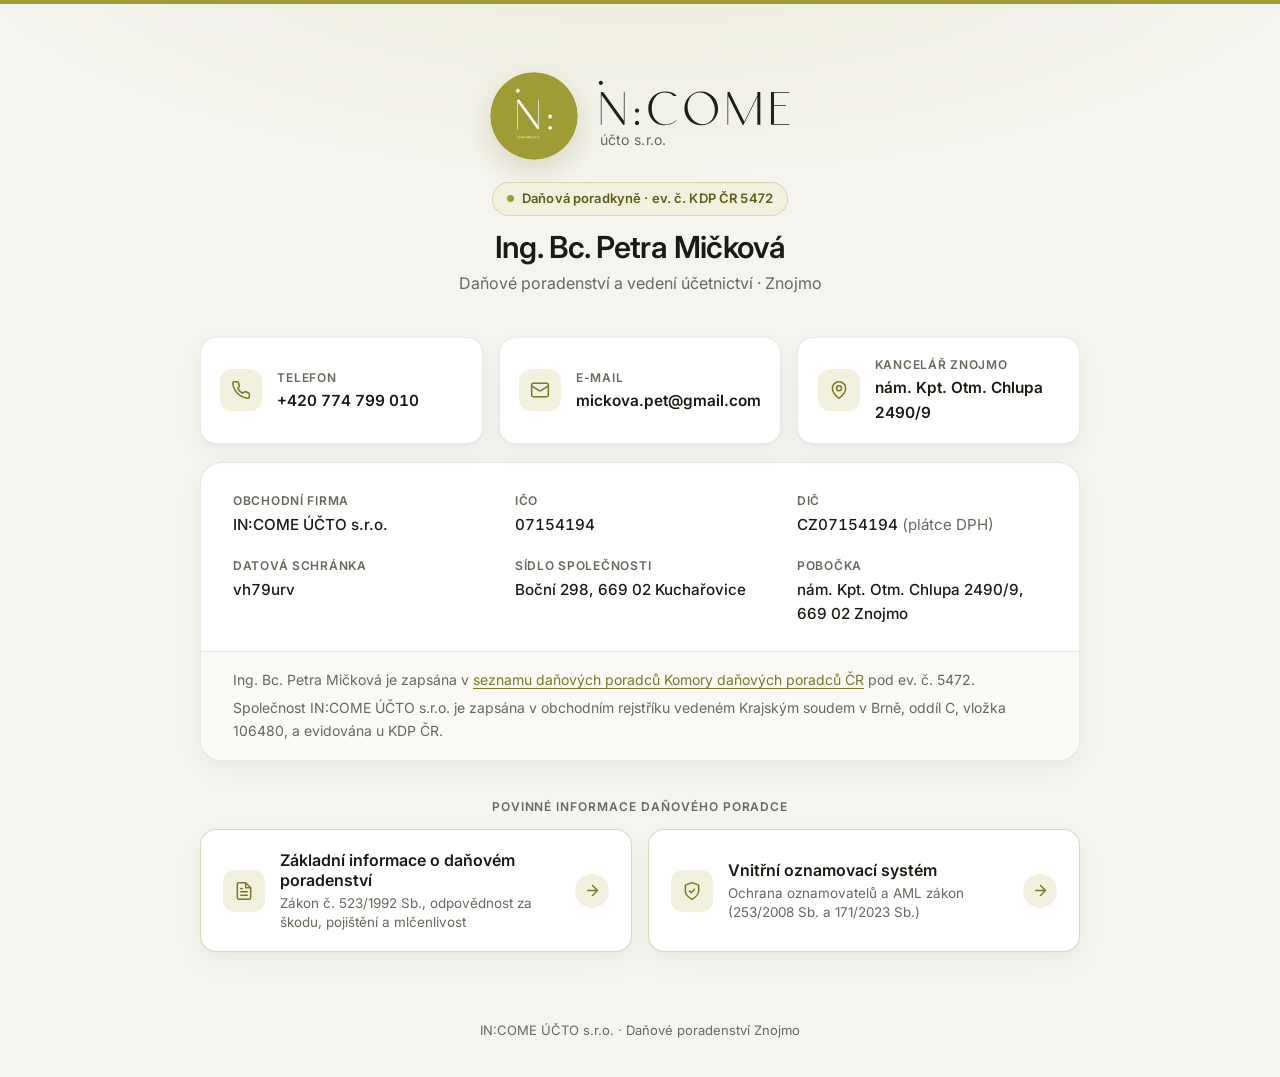
==== index.html @ e723d31d "Redesign into modern single-page contact hub with legal button cards" ====
<!doctype html>
<html lang="cs">
<head>
  <meta charset="utf-8">
  <meta name="viewport" content="width=device-width, initial-scale=1">
  <title>IN:COME ÚČTO s.r.o. | Ing. Bc. Petra Mičková – daňová poradkyně Znojmo</title>
  <meta name="description" content="IN:COME ÚČTO s.r.o. – daňové poradenství a účetnictví ve Znojmě. Odpovědná daňová poradkyně Ing. Bc. Petra Mičková, ev. č. KDP ČR 5472.">
  <link rel="icon" type="image/svg+xml" href="/assets/favicon.svg">
  <link rel="preconnect" href="https://fonts.googleapis.com">
  <link rel="preconnect" href="https://fonts.gstatic.com" crossorigin>
  <link href="https://fonts.googleapis.com/css2?family=Inter:wght@400;500;600&display=swap" rel="stylesheet">
  <link rel="stylesheet" href="/styles.css">
</head>
<body>
  <main class="landing">
    <div class="shell">
      <section class="brand-hero" aria-labelledby="page-heading">
        <div class="brand-lockup">
          <img
            class="brand-emblem"
            src="/assets/logo-emblem-light.svg"
            alt="Logo IN:COME účto s.r.o."
            width="88"
            height="88"
          >
          <div class="brand-wordmark-stack" aria-hidden="true">
            <img class="brand-wordmark" src="/assets/logo-wordmark-dark.svg" alt="">
            <span class="brand-wordmark-sub">účto s.r.o.</span>
          </div>
        </div>

        <div class="credential-pill">
          <span class="credential-dot" aria-hidden="true"></span>
          <span>Daňová poradkyně &middot; ev. č. KDP ČR <span class="tabular">5472</span></span>
        </div>

        <h1 id="page-heading" class="hero-advisor">Ing. Bc. Petra Mičková</h1>
        <p class="hero-tagline">Daňové poradenství a vedení účetnictví &middot; Znojmo</p>
      </section>

      <section aria-label="Kontaktní údaje">
        <div class="contact-grid">
          <a class="contact-card" href="tel:+420774799010">
            <span class="icon-badge" aria-hidden="true">
              <svg viewBox="0 0 24 24" fill="none" stroke="currentColor" stroke-width="1.8" stroke-linecap="round" stroke-linejoin="round">
                <path d="M22 16.92v3a2 2 0 0 1-2.18 2 19.79 19.79 0 0 1-8.63-3.07 19.5 19.5 0 0 1-6-6 19.79 19.79 0 0 1-3.07-8.67A2 2 0 0 1 4.11 2h3a2 2 0 0 1 2 1.72 12.84 12.84 0 0 0 .7 2.81 2 2 0 0 1-.45 2.11L8.09 9.91a16 16 0 0 0 6 6l1.27-1.27a2 2 0 0 1 2.11-.45 12.84 12.84 0 0 0 2.81.7A2 2 0 0 1 22 16.92z"/>
              </svg>
            </span>
            <span class="contact-meta">
              <span class="contact-label">Telefon</span>
              <span class="contact-value tabular">+420 774 799 010</span>
            </span>
          </a>

          <a class="contact-card" href="mailto:mickova.pet@gmail.com">
            <span class="icon-badge" aria-hidden="true">
              <svg viewBox="0 0 24 24" fill="none" stroke="currentColor" stroke-width="1.8" stroke-linecap="round" stroke-linejoin="round">
                <rect x="2" y="4" width="20" height="16" rx="2"/>
                <path d="m22 7-8.97 5.7a1.94 1.94 0 0 1-2.06 0L2 7"/>
              </svg>
            </span>
            <span class="contact-meta">
              <span class="contact-label">E-mail</span>
              <span class="contact-value">mickova.pet@gmail.com</span>
            </span>
          </a>

          <a class="contact-card" href="https://mapy.cz/zakladni?q=n%C3%A1m.%20Kpt.%20Otm.%20Chlupa%202490%2F9%2C%20669%2002%20Znojmo" target="_blank" rel="noopener noreferrer">
            <span class="icon-badge" aria-hidden="true">
              <svg viewBox="0 0 24 24" fill="none" stroke="currentColor" stroke-width="1.8" stroke-linecap="round" stroke-linejoin="round">
                <path d="M20 10c0 6-8 12-8 12s-8-6-8-12a8 8 0 0 1 16 0Z"/>
                <circle cx="12" cy="10" r="3"/>
              </svg>
            </span>
            <span class="contact-meta">
              <span class="contact-label">Kancelář Znojmo</span>
              <span class="contact-value">nám. Kpt. Otm. Chlupa 2490/9</span>
            </span>
          </a>
        </div>

        <div class="details-card">
          <dl class="details-grid">
            <div class="detail-item">
              <dt>Obchodní firma</dt>
              <dd>IN:COME ÚČTO s.r.o.</dd>
            </div>
            <div class="detail-item">
              <dt>IČO</dt>
              <dd class="tabular">07154194</dd>
            </div>
            <div class="detail-item">
              <dt>DIČ</dt>
              <dd class="tabular">CZ07154194 <span class="detail-muted">(plátce DPH)</span></dd>
            </div>
            <div class="detail-item">
              <dt>Datová schránka</dt>
              <dd class="tabular">vh79urv</dd>
            </div>
            <div class="detail-item">
              <dt>Sídlo společnosti</dt>
              <dd>Boční 298, 669 02 Kuchařovice</dd>
            </div>
            <div class="detail-item">
              <dt>Pobočka</dt>
              <dd>nám. Kpt. Otm. Chlupa 2490/9, 669 02 Znojmo</dd>
            </div>
          </dl>

          <div class="details-footer">
            <p>
              Ing. Bc. Petra Mičková je zapsána v
              <a href="https://www.kdpcr.cz/seznam-poradcu/mickova-petra-ing-bc-5472" target="_blank" rel="noopener noreferrer">seznamu daňových poradců Komory daňových poradců ČR</a>
              pod ev. č. 5472.
            </p>
            <p>
              Společnost IN:COME ÚČTO s.r.o. je zapsána v obchodním rejstříku vedeném Krajským soudem v Brně, oddíl C, vložka 106480, a evidována u KDP ČR.
            </p>
          </div>
        </div>
      </section>

      <section class="legal-section" aria-labelledby="legal-heading">
        <h2 id="legal-heading" class="section-kicker">Povinné informace daňového poradce</h2>

        <div class="legal-buttons">
          <a class="legal-btn" href="/danove-poradenstvi/">
            <span class="legal-btn-left">
              <span class="icon-badge" aria-hidden="true">
                <svg viewBox="0 0 24 24" fill="none" stroke="currentColor" stroke-width="1.8" stroke-linecap="round" stroke-linejoin="round">
                  <path d="M14 2H6a2 2 0 0 0-2 2v16a2 2 0 0 0 2 2h12a2 2 0 0 0 2-2V8z"/>
                  <path d="M14 2v6h6"/>
                  <path d="M16 13H8"/>
                  <path d="M16 17H8"/>
                  <path d="M10 9H8"/>
                </svg>
              </span>
              <span>
                <span class="legal-btn-title">Základní informace o daňovém poradenství</span>
                <span class="legal-btn-desc">Zákon č. 523/1992 Sb., odpovědnost za škodu, pojištění a mlčenlivost</span>
              </span>
            </span>
            <span class="legal-btn-arrow" aria-hidden="true">
              <svg viewBox="0 0 24 24" fill="none" stroke="currentColor" stroke-width="2" stroke-linecap="round" stroke-linejoin="round">
                <path d="M5 12h14"/>
                <path d="m12 5 7 7-7 7"/>
              </svg>
            </span>
          </a>

          <a class="legal-btn" href="/vnitrni-oznamovaci-system/">
            <span class="legal-btn-left">
              <span class="icon-badge" aria-hidden="true">
                <svg viewBox="0 0 24 24" fill="none" stroke="currentColor" stroke-width="1.8" stroke-linecap="round" stroke-linejoin="round">
                  <path d="M12 22s8-4 8-10V5l-8-3-8 3v7c0 6 8 10 8 10z"/>
                  <path d="m9 12 2 2 4-4"/>
                </svg>
              </span>
              <span>
                <span class="legal-btn-title">Vnitřní oznamovací systém</span>
                <span class="legal-btn-desc">Ochrana oznamovatelů a AML zákon (253/2008 Sb. a 171/2023 Sb.)</span>
              </span>
            </span>
            <span class="legal-btn-arrow" aria-hidden="true">
              <svg viewBox="0 0 24 24" fill="none" stroke="currentColor" stroke-width="2" stroke-linecap="round" stroke-linejoin="round">
                <path d="M5 12h14"/>
                <path d="m12 5 7 7-7 7"/>
              </svg>
            </span>
          </a>
        </div>
      </section>
    </div>
  </main>

  <footer class="site-footer">
    <div class="shell">
      <p>IN:COME ÚČTO s.r.o. &middot; Daňové poradenství Znojmo</p>
    </div>
  </footer>
</body>
</html>
---- styles.css ----
:root {
  --olive: #A09C35;
  --olive-deep: #7B7822;
  --olive-hover: #5E5C18;
  --olive-soft: #F2F1DF;
  --olive-ring: rgba(160, 156, 53, 0.28);

  --ink: #1A1C13;
  --ink-body: #3E4136;
  --ink-muted: #66695B;

  --bg: #F5F4EE;
  --surface: #FFFFFF;
  --surface-subtle: #FAF9F5;
  --border: rgba(26, 28, 19, 0.09);
  --border-strong: rgba(26, 28, 19, 0.16);

  --radius-sm: 10px;
  --radius-md: 16px;
  --radius-lg: 22px;

  --shadow-card: 0 1px 2px rgba(26, 28, 19, 0.03), 0 10px 30px rgba(26, 28, 19, 0.045);
  --shadow-hover: 0 4px 12px rgba(26, 28, 19, 0.05), 0 16px 36px rgba(123, 120, 34, 0.12);
}

*,
*::before,
*::after {
  box-sizing: border-box;
}

html {
  font-size: 16px;
  scroll-behavior: smooth;
  -webkit-font-smoothing: antialiased;
  -moz-osx-font-smoothing: grayscale;
}

body {
  margin: 0;
  min-height: 100svh;
  display: flex;
  flex-direction: column;
  background-color: var(--bg);
  background-image: radial-gradient(ellipse 80% 420px at 50% -120px, rgba(160, 156, 53, 0.12), transparent 72%);
  color: var(--ink);
  font-family: "Inter", system-ui, -apple-system, "Segoe UI", Roboto, "Helvetica Neue", Arial, sans-serif;
  line-height: 1.6;
  border-top: 4px solid var(--olive);
}

a {
  color: var(--olive-deep);
  text-decoration: underline;
  text-underline-offset: 3px;
  text-decoration-thickness: 1px;
  transition: color 0.16s ease, border-color 0.16s ease, background-color 0.16s ease, box-shadow 0.2s ease, transform 0.2s ease;
}

a:hover,
a:focus-visible {
  color: var(--olive-hover);
}

a:focus-visible {
  outline: 2px solid var(--olive);
  outline-offset: 3px;
  border-radius: 4px;
}

.sr-only {
  position: absolute;
  width: 1px;
  height: 1px;
  padding: 0;
  margin: -1px;
  overflow: hidden;
  clip: rect(0, 0, 0, 0);
  white-space: nowrap;
  border: 0;
}

.tabular {
  font-variant-numeric: tabular-nums;
}

/* Containers */
.shell {
  width: 100%;
  max-width: 920px;
  margin-inline: auto;
  padding-inline: 1.25rem;
}

.shell--narrow {
  max-width: 780px;
}

/* =========================================================
   LANDING PAGE (/)
   ========================================================= */
.landing {
  flex: 1 0 auto;
  padding-block: 3.25rem 2.5rem;
}

/* Brand Hero */
.brand-hero {
  display: flex;
  flex-direction: column;
  align-items: center;
  text-align: center;
  margin-bottom: 2.5rem;
}

.brand-lockup {
  display: inline-flex;
  align-items: center;
  justify-content: center;
  gap: 1.25rem;
  margin-bottom: 1.35rem;
}

.brand-emblem {
  width: 76px;
  height: 76px;
  border-radius: 50%;
  display: block;
  flex-shrink: 0;
  box-shadow: 0 10px 26px rgba(123, 120, 34, 0.22);
}

.brand-wordmark-stack {
  display: flex;
  flex-direction: column;
  align-items: flex-start;
  text-align: left;
}

.brand-wordmark {
  display: block;
  height: 40px;
  width: auto;
}

.brand-wordmark-sub {
  margin-top: 0.2rem;
  padding-left: 0.1rem;
  font-size: 0.875rem;
  color: var(--ink-muted);
  letter-spacing: 0.02em;
}

.credential-pill {
  display: inline-flex;
  align-items: center;
  gap: 0.5rem;
  padding: 0.35rem 0.9rem;
  border-radius: 999px;
  background-color: var(--olive-soft);
  border: 1px solid rgba(160, 156, 53, 0.3);
  color: var(--olive-hover);
  font-size: 0.8125rem;
  font-weight: 600;
  letter-spacing: 0.01em;
  margin-bottom: 0.85rem;
}

.credential-dot {
  width: 7px;
  height: 7px;
  border-radius: 50%;
  background-color: var(--olive);
  flex-shrink: 0;
}

.hero-advisor {
  margin: 0 0 0.3rem 0;
  font-size: clamp(1.5rem, 3vw, 1.9rem);
  font-weight: 600;
  letter-spacing: -0.02em;
  line-height: 1.22;
  color: var(--ink);
}

.hero-tagline {
  margin: 0;
  font-size: 1rem;
  color: var(--ink-muted);
  max-width: 48ch;
}

/* Contact Action Cards */
.contact-grid {
  display: grid;
  grid-template-columns: 1fr;
  gap: 0.85rem;
  margin-bottom: 1.1rem;
}

.contact-card {
  display: flex;
  align-items: center;
  gap: 0.95rem;
  padding: 1.1rem 1.2rem;
  background-color: var(--surface);
  border: 1px solid var(--border);
  border-radius: var(--radius-md);
  box-shadow: var(--shadow-card);
  text-decoration: none;
  color: var(--ink);
}

.contact-card:hover,
.contact-card:focus-visible {
  color: var(--ink);
  border-color: rgba(160, 156, 53, 0.55);
  box-shadow: var(--shadow-hover);
  transform: translateY(-2px);
}

.icon-badge {
  width: 42px;
  height: 42px;
  border-radius: 12px;
  background-color: var(--olive-soft);
  color: var(--olive-deep);
  display: grid;
  place-items: center;
  flex-shrink: 0;
}

.icon-badge svg {
  width: 20px;
  height: 20px;
}

.contact-meta {
  min-width: 0;
}

.contact-label {
  display: block;
  font-size: 0.75rem;
  font-weight: 600;
  text-transform: uppercase;
  letter-spacing: 0.06em;
  color: var(--ink-muted);
  margin-bottom: 0.12rem;
}

.contact-value {
  display: block;
  font-size: 0.96rem;
  font-weight: 600;
  color: var(--ink);
  overflow-wrap: anywhere;
}

/* Company Registry Card */
.details-card {
  background-color: var(--surface);
  border: 1px solid var(--border);
  border-radius: var(--radius-lg);
  box-shadow: var(--shadow-card);
  overflow: hidden;
  margin-bottom: 2.25rem;
}

.details-grid {
  display: grid;
  grid-template-columns: 1fr;
  gap: 1.15rem 2rem;
  padding: 1.5rem 1.5rem 1.35rem;
  margin: 0;
}

.detail-item dt {
  font-size: 0.75rem;
  font-weight: 600;
  text-transform: uppercase;
  letter-spacing: 0.06em;
  color: var(--ink-muted);
  margin-bottom: 0.2rem;
}

.detail-item dd {
  margin: 0;
  font-size: 0.95rem;
  font-weight: 500;
  color: var(--ink);
}

.detail-muted {
  font-weight: 400;
  color: var(--ink-muted);
}

.details-footer {
  background-color: var(--surface-subtle);
  border-top: 1px solid var(--border);
  padding: 1rem 1.5rem;
  font-size: 0.875rem;
  color: var(--ink-muted);
  display: flex;
  flex-direction: column;
  gap: 0.35rem;
}

.details-footer p {
  margin: 0;
}

/* Bottom Mandatory Info Buttons */
.legal-section {
  margin-top: 0.5rem;
}

.section-kicker {
  margin: 0 0 0.85rem 0;
  font-size: 0.75rem;
  font-weight: 600;
  text-transform: uppercase;
  letter-spacing: 0.08em;
  color: var(--ink-muted);
  text-align: center;
}

.legal-buttons {
  display: grid;
  grid-template-columns: 1fr;
  gap: 0.9rem;
}

.legal-btn {
  display: flex;
  align-items: center;
  justify-content: space-between;
  gap: 1rem;
  padding: 1.2rem 1.35rem;
  background-color: var(--surface);
  border: 1.5px solid rgba(160, 156, 53, 0.36);
  border-radius: var(--radius-md);
  box-shadow: var(--shadow-card);
  text-decoration: none;
  color: var(--ink);
}

.legal-btn:hover,
.legal-btn:focus-visible {
  color: var(--ink);
  background-color: #FDFDF9;
  border-color: var(--olive);
  box-shadow: var(--shadow-hover);
  transform: translateY(-2px);
}

.legal-btn-left {
  display: flex;
  align-items: center;
  gap: 0.95rem;
  min-width: 0;
}

.legal-btn-title {
  display: block;
  font-size: 1rem;
  font-weight: 600;
  color: var(--ink);
  line-height: 1.3;
  margin-bottom: 0.18rem;
}

.legal-btn-desc {
  display: block;
  font-size: 0.84rem;
  color: var(--ink-muted);
  line-height: 1.4;
}

.legal-btn-arrow {
  width: 34px;
  height: 34px;
  border-radius: 999px;
  background-color: var(--olive-soft);
  color: var(--olive-deep);
  display: grid;
  place-items: center;
  flex-shrink: 0;
  transition: background-color 0.18s ease, color 0.18s ease, transform 0.18s ease;
}

.legal-btn-arrow svg {
  width: 17px;
  height: 17px;
}

.legal-btn:hover .legal-btn-arrow,
.legal-btn:focus-visible .legal-btn-arrow {
  background-color: var(--olive);
  color: #ffffff;
  transform: translateX(3px);
}

/* =========================================================
   SUBPAGES (/danove-poradenstvi/, /vnitrni-oznamovaci-system/, /kontakt/)
   ========================================================= */
.sub-header {
  padding-block: 1.25rem;
  border-bottom: 1px solid var(--border);
  background-color: rgba(255, 255, 255, 0.72);
  backdrop-filter: blur(10px);
}

.sub-header-inner {
  display: flex;
  align-items: center;
  justify-content: space-between;
  gap: 1rem;
}

.sub-brand {
  display: inline-flex;
  align-items: center;
  gap: 0.7rem;
  text-decoration: none;
  color: var(--ink);
}

.sub-brand:hover {
  opacity: 0.82;
}

.sub-brand-emblem {
  width: 34px;
  height: 34px;
  border-radius: 50%;
  display: block;
}

.sub-brand-wordmark {
  height: 20px;
  width: auto;
  display: block;
}

.back-pill {
  display: inline-flex;
  align-items: center;
  gap: 0.4rem;
  padding: 0.45rem 0.9rem;
  border-radius: 999px;
  background-color: var(--surface);
  border: 1px solid var(--border-strong);
  color: var(--ink);
  font-size: 0.875rem;
  font-weight: 500;
  text-decoration: none;
  white-space: nowrap;
}

.back-pill:hover,
.back-pill:focus-visible {
  color: var(--ink);
  border-color: var(--olive);
  background-color: var(--olive-soft);
}

.sub-main {
  flex: 1 0 auto;
  padding-block: 2.5rem 2.5rem;
}

.paper-card {
  background-color: var(--surface);
  border: 1px solid var(--border);
  border-radius: var(--radius-lg);
  box-shadow: var(--shadow-card);
  padding: 2rem 1.5rem;
}

.page-title {
  margin: 0 0 0.4rem 0;
  font-size: clamp(1.6rem, 3vw, 2.05rem);
  font-weight: 600;
  line-height: 1.22;
  letter-spacing: -0.02em;
  color: var(--ink);
}

.page-subtitle {
  margin: 0 0 1.75rem 0;
  font-size: 1rem;
  color: var(--ink-muted);
  padding-bottom: 1.35rem;
  border-bottom: 1px solid var(--border);
}

.section-heading {
  margin: 2rem 0 0.75rem 0;
  font-size: 1.22rem;
  font-weight: 600;
  line-height: 1.3;
  letter-spacing: -0.01em;
  color: var(--ink);
}

.prose {
  color: var(--ink-body);
}

.prose p {
  margin: 0 0 1.05rem 0;
}

.prose p:last-child {
  margin-bottom: 0;
}

.prose ul {
  margin: 0 0 1.2rem 0;
  padding-left: 1.3rem;
}

.prose li {
  margin-bottom: 0.45rem;
}

.prose li::marker {
  color: var(--olive);
}

.sub-nav-cards {
  margin-top: 1.5rem;
}

/* Footer */
.site-footer {
  padding-block: 1.5rem 2.25rem;
  text-align: center;
  font-size: 0.8125rem;
  color: var(--ink-muted);
}

.site-footer p {
  margin: 0;
}

/* Responsive */
@media (min-width: 680px) {
  .landing {
    padding-block: 4.25rem 2.75rem;
  }

  .brand-emblem {
    width: 88px;
    height: 88px;
  }

  .brand-wordmark {
    height: 46px;
  }

  .contact-grid {
    grid-template-columns: repeat(3, 1fr);
    gap: 1rem;
  }

  .details-grid {
    grid-template-columns: repeat(3, 1fr);
    padding: 1.75rem 2rem 1.5rem;
  }

  .details-footer {
    padding: 1.1rem 2rem;
  }

  .legal-buttons {
    grid-template-columns: repeat(2, 1fr);
    gap: 1rem;
  }

  .paper-card {
    padding: 2.75rem 3rem;
  }
}
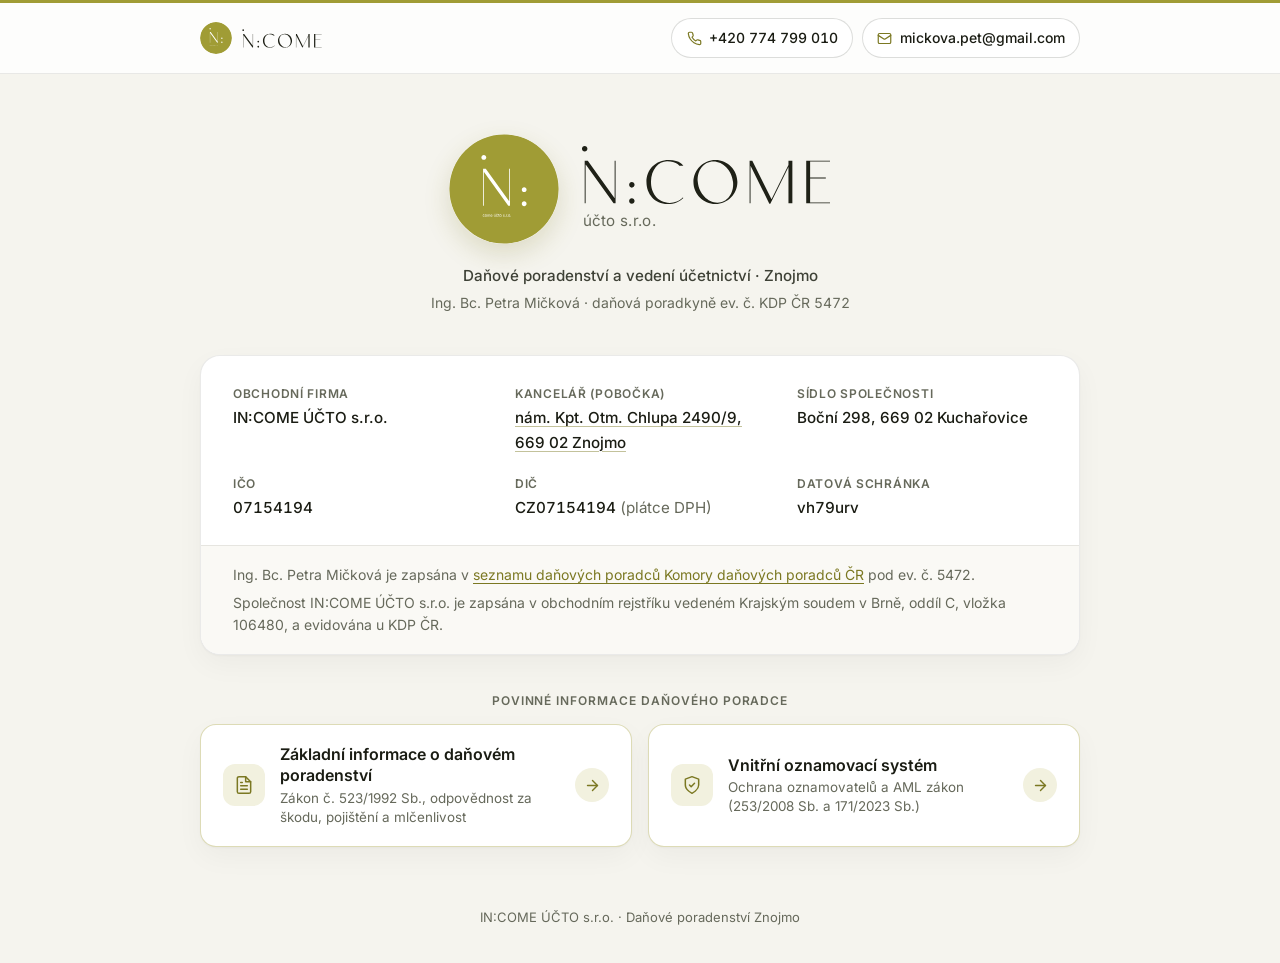
==== commit 24389315: "Refine homepage: header with logo + phone/email, larger hero logo, understated advisor name, unified" ====
--- a/index.html
+++ b/index.html
@@ -3,7 +3,7 @@
 <head>
   <meta charset="utf-8">
   <meta name="viewport" content="width=device-width, initial-scale=1">
-  <title>IN:COME ÚČTO s.r.o. | Ing. Bc. Petra Mičková – daňová poradkyně Znojmo</title>
+  <title>IN:COME ÚČTO s.r.o. | Daňové poradenství a účetnictví Znojmo</title>
   <meta name="description" content="IN:COME ÚČTO s.r.o. – daňové poradenství a účetnictví ve Znojmě. Odpovědná daňová poradkyně Ing. Bc. Petra Mičková, ev. č. KDP ČR 5472.">
   <link rel="icon" type="image/svg+xml" href="/assets/favicon.svg">
   <link rel="preconnect" href="https://fonts.googleapis.com">
@@ -12,16 +12,44 @@
   <link rel="stylesheet" href="/styles.css">
 </head>
 <body>
+  <header class="sub-header">
+    <div class="shell sub-header-inner">
+      <a class="sub-brand" href="/" aria-label="IN:COME ÚČTO s.r.o. – úvodní stránka">
+        <img class="sub-brand-emblem" src="/assets/logo-emblem-light.svg" alt="" width="32" height="32">
+        <img class="sub-brand-wordmark" src="/assets/logo-wordmark-dark.svg" alt="IN:COME ÚČTO s.r.o.">
+      </a>
+
+      <div class="header-actions">
+        <a class="header-action-btn tabular" href="tel:+420774799010">
+          <svg viewBox="0 0 24 24" fill="none" stroke="currentColor" stroke-width="1.9" stroke-linecap="round" stroke-linejoin="round" aria-hidden="true">
+            <path d="M22 16.92v3a2 2 0 0 1-2.18 2 19.79 19.79 0 0 1-8.63-3.07 19.5 19.5 0 0 1-6-6 19.79 19.79 0 0 1-3.07-8.67A2 2 0 0 1 4.11 2h3a2 2 0 0 1 2 1.72 12.84 12.84 0 0 0 .7 2.81 2 2 0 0 1-.45 2.11L8.09 9.91a16 16 0 0 0 6 6l1.27-1.27a2 2 0 0 1 2.11-.45 12.84 12.84 0 0 0 2.81.7A2 2 0 0 1 22 16.92z"/>
+          </svg>
+          <span>+420 774 799 010</span>
+        </a>
+
+        <a class="header-action-btn" href="mailto:mickova.pet@gmail.com">
+          <svg viewBox="0 0 24 24" fill="none" stroke="currentColor" stroke-width="1.9" stroke-linecap="round" stroke-linejoin="round" aria-hidden="true">
+            <rect x="2" y="4" width="20" height="16" rx="2"/>
+            <path d="m22 7-8.97 5.7a1.94 1.94 0 0 1-2.06 0L2 7"/>
+          </svg>
+          <span>mickova.pet@gmail.com</span>
+        </a>
+      </div>
+    </div>
+  </header>
+
   <main class="landing">
     <div class="shell">
       <section class="brand-hero" aria-labelledby="page-heading">
+        <h1 id="page-heading" class="sr-only">IN:COME ÚČTO s.r.o. – daňové poradenství a účetnictví Znojmo</h1>
+
         <div class="brand-lockup">
           <img
             class="brand-emblem"
             src="/assets/logo-emblem-light.svg"
             alt="Logo IN:COME účto s.r.o."
-            width="88"
-            height="88"
+            width="110"
+            height="110"
           >
           <div class="brand-wordmark-stack" aria-hidden="true">
             <img class="brand-wordmark" src="/assets/logo-wordmark-dark.svg" alt="">
@@ -29,61 +57,28 @@
           </div>
         </div>
 
-        <div class="credential-pill">
-          <span class="credential-dot" aria-hidden="true"></span>
-          <span>Daňová poradkyně &middot; ev. č. KDP ČR <span class="tabular">5472</span></span>
-        </div>
-
-        <h1 id="page-heading" class="hero-advisor">Ing. Bc. Petra Mičková</h1>
-        <p class="hero-tagline">Daňové poradenství a vedení účetnictví &middot; Znojmo</p>
+        <p class="hero-subline">Daňové poradenství a vedení účetnictví &middot; Znojmo</p>
+        <p class="hero-advisor-quiet">Ing. Bc. Petra Mičková &middot; daňová poradkyně ev. č. KDP ČR <span class="tabular">5472</span></p>
       </section>
 
-      <section aria-label="Kontaktní údaje">
-        <div class="contact-grid">
-          <a class="contact-card" href="tel:+420774799010">
-            <span class="icon-badge" aria-hidden="true">
-              <svg viewBox="0 0 24 24" fill="none" stroke="currentColor" stroke-width="1.8" stroke-linecap="round" stroke-linejoin="round">
-                <path d="M22 16.92v3a2 2 0 0 1-2.18 2 19.79 19.79 0 0 1-8.63-3.07 19.5 19.5 0 0 1-6-6 19.79 19.79 0 0 1-3.07-8.67A2 2 0 0 1 4.11 2h3a2 2 0 0 1 2 1.72 12.84 12.84 0 0 0 .7 2.81 2 2 0 0 1-.45 2.11L8.09 9.91a16 16 0 0 0 6 6l1.27-1.27a2 2 0 0 1 2.11-.45 12.84 12.84 0 0 0 2.81.7A2 2 0 0 1 22 16.92z"/>
-              </svg>
-            </span>
-            <span class="contact-meta">
-              <span class="contact-label">Telefon</span>
-              <span class="contact-value tabular">+420 774 799 010</span>
-            </span>
-          </a>
-
-          <a class="contact-card" href="mailto:mickova.pet@gmail.com">
-            <span class="icon-badge" aria-hidden="true">
-              <svg viewBox="0 0 24 24" fill="none" stroke="currentColor" stroke-width="1.8" stroke-linecap="round" stroke-linejoin="round">
-                <rect x="2" y="4" width="20" height="16" rx="2"/>
-                <path d="m22 7-8.97 5.7a1.94 1.94 0 0 1-2.06 0L2 7"/>
-              </svg>
-            </span>
-            <span class="contact-meta">
-              <span class="contact-label">E-mail</span>
-              <span class="contact-value">mickova.pet@gmail.com</span>
-            </span>
-          </a>
-
-          <a class="contact-card" href="https://mapy.cz/zakladni?q=n%C3%A1m.%20Kpt.%20Otm.%20Chlupa%202490%2F9%2C%20669%2002%20Znojmo" target="_blank" rel="noopener noreferrer">
-            <span class="icon-badge" aria-hidden="true">
-              <svg viewBox="0 0 24 24" fill="none" stroke="currentColor" stroke-width="1.8" stroke-linecap="round" stroke-linejoin="round">
-                <path d="M20 10c0 6-8 12-8 12s-8-6-8-12a8 8 0 0 1 16 0Z"/>
-                <circle cx="12" cy="10" r="3"/>
-              </svg>
-            </span>
-            <span class="contact-meta">
-              <span class="contact-label">Kancelář Znojmo</span>
-              <span class="contact-value">nám. Kpt. Otm. Chlupa 2490/9</span>
-            </span>
-          </a>
-        </div>
-
+      <section aria-label="Identifikační a kontaktní údaje společnosti">
         <div class="details-card">
           <dl class="details-grid">
             <div class="detail-item">
               <dt>Obchodní firma</dt>
               <dd>IN:COME ÚČTO s.r.o.</dd>
+            </div>
+            <div class="detail-item">
+              <dt>Kancelář (pobočka)</dt>
+              <dd>
+                <a class="map-link" href="https://mapy.cz/zakladni?q=n%C3%A1m.%20Kpt.%20Otm.%20Chlupa%202490%2F9%2C%20669%2002%20Znojmo" target="_blank" rel="noopener noreferrer">
+                  nám. Kpt. Otm. Chlupa 2490/9, 669 02 Znojmo
+                </a>
+              </dd>
+            </div>
+            <div class="detail-item">
+              <dt>Sídlo společnosti</dt>
+              <dd>Boční 298, 669 02 Kuchařovice</dd>
             </div>
             <div class="detail-item">
               <dt>IČO</dt>
@@ -96,14 +91,6 @@
             <div class="detail-item">
               <dt>Datová schránka</dt>
               <dd class="tabular">vh79urv</dd>
-            </div>
-            <div class="detail-item">
-              <dt>Sídlo společnosti</dt>
-              <dd>Boční 298, 669 02 Kuchařovice</dd>
-            </div>
-            <div class="detail-item">
-              <dt>Pobočka</dt>
-              <dd>nám. Kpt. Otm. Chlupa 2490/9, 669 02 Znojmo</dd>
             </div>
           </dl>
 
--- a/styles.css
+++ b/styles.css
@@ -3,7 +3,6 @@
   --olive-deep: #7B7822;
   --olive-hover: #5E5C18;
   --olive-soft: #F2F1DF;
-  --olive-ring: rgba(160, 156, 53, 0.28);
 
   --ink: #1A1C13;
   --ink-body: #3E4136;
@@ -13,14 +12,13 @@
   --surface: #FFFFFF;
   --surface-subtle: #FAF9F5;
   --border: rgba(26, 28, 19, 0.09);
-  --border-strong: rgba(26, 28, 19, 0.16);
-
-  --radius-sm: 10px;
+  --border-strong: rgba(26, 28, 19, 0.15);
+
   --radius-md: 16px;
-  --radius-lg: 22px;
-
-  --shadow-card: 0 1px 2px rgba(26, 28, 19, 0.03), 0 10px 30px rgba(26, 28, 19, 0.045);
-  --shadow-hover: 0 4px 12px rgba(26, 28, 19, 0.05), 0 16px 36px rgba(123, 120, 34, 0.12);
+  --radius-lg: 20px;
+
+  --shadow-card: 0 1px 2px rgba(26, 28, 19, 0.03), 0 10px 28px rgba(26, 28, 19, 0.04);
+  --shadow-hover: 0 4px 12px rgba(26, 28, 19, 0.05), 0 14px 32px rgba(123, 120, 34, 0.12);
 }
 
 *,
@@ -42,11 +40,10 @@
   display: flex;
   flex-direction: column;
   background-color: var(--bg);
-  background-image: radial-gradient(ellipse 80% 420px at 50% -120px, rgba(160, 156, 53, 0.12), transparent 72%);
   color: var(--ink);
   font-family: "Inter", system-ui, -apple-system, "Segoe UI", Roboto, "Helvetica Neue", Arial, sans-serif;
   line-height: 1.6;
-  border-top: 4px solid var(--olive);
+  border-top: 3px solid var(--olive);
 }
 
 a {
@@ -97,11 +94,113 @@
 }
 
 /* =========================================================
+   HEADER (shared across landing & subpages)
+   ========================================================= */
+.sub-header {
+  padding-block: 0.95rem;
+  border-bottom: 1px solid var(--border);
+  background-color: rgba(255, 255, 255, 0.8);
+  backdrop-filter: blur(10px);
+}
+
+.sub-header-inner {
+  display: flex;
+  flex-wrap: wrap;
+  align-items: center;
+  justify-content: space-between;
+  gap: 0.75rem 1.25rem;
+}
+
+.sub-brand {
+  display: inline-flex;
+  align-items: center;
+  gap: 0.65rem;
+  text-decoration: none;
+  color: var(--ink);
+  flex-shrink: 0;
+}
+
+.sub-brand:hover {
+  opacity: 0.82;
+}
+
+.sub-brand-emblem {
+  width: 32px;
+  height: 32px;
+  border-radius: 50%;
+  display: block;
+}
+
+.sub-brand-wordmark {
+  height: 19px;
+  width: auto;
+  display: block;
+}
+
+.header-actions {
+  display: flex;
+  flex-wrap: wrap;
+  align-items: center;
+  gap: 0.55rem;
+}
+
+.header-action-btn {
+  display: inline-flex;
+  align-items: center;
+  gap: 0.45rem;
+  padding: 0.48rem 0.9rem;
+  border-radius: 999px;
+  background-color: var(--surface);
+  border: 1px solid var(--border-strong);
+  color: var(--ink);
+  font-size: 0.875rem;
+  font-weight: 500;
+  text-decoration: none;
+  white-space: nowrap;
+}
+
+.header-action-btn svg {
+  width: 15px;
+  height: 15px;
+  color: var(--olive-deep);
+  flex-shrink: 0;
+}
+
+.header-action-btn:hover,
+.header-action-btn:focus-visible {
+  color: var(--ink);
+  border-color: var(--olive);
+  background-color: var(--olive-soft);
+}
+
+.back-pill {
+  display: inline-flex;
+  align-items: center;
+  gap: 0.4rem;
+  padding: 0.45rem 0.9rem;
+  border-radius: 999px;
+  background-color: var(--surface);
+  border: 1px solid var(--border-strong);
+  color: var(--ink);
+  font-size: 0.875rem;
+  font-weight: 500;
+  text-decoration: none;
+  white-space: nowrap;
+}
+
+.back-pill:hover,
+.back-pill:focus-visible {
+  color: var(--ink);
+  border-color: var(--olive);
+  background-color: var(--olive-soft);
+}
+
+/* =========================================================
    LANDING PAGE (/)
    ========================================================= */
 .landing {
   flex: 1 0 auto;
-  padding-block: 3.25rem 2.5rem;
+  padding-block: 3rem 2.25rem;
 }
 
 /* Brand Hero */
@@ -117,17 +216,17 @@
   display: inline-flex;
   align-items: center;
   justify-content: center;
-  gap: 1.25rem;
-  margin-bottom: 1.35rem;
+  gap: 1.4rem;
+  margin-bottom: 1.25rem;
 }
 
 .brand-emblem {
-  width: 76px;
-  height: 76px;
+  width: 92px;
+  height: 92px;
   border-radius: 50%;
   display: block;
   flex-shrink: 0;
-  box-shadow: 0 10px 26px rgba(123, 120, 34, 0.22);
+  box-shadow: 0 10px 26px rgba(123, 120, 34, 0.2);
 }
 
 .brand-wordmark-stack {
@@ -139,84 +238,119 @@
 
 .brand-wordmark {
   display: block;
-  height: 40px;
+  height: 50px;
   width: auto;
 }
 
 .brand-wordmark-sub {
-  margin-top: 0.2rem;
+  margin-top: 0.25rem;
   padding-left: 0.1rem;
+  font-size: 0.95rem;
+  color: var(--ink-muted);
+  letter-spacing: 0.02em;
+}
+
+.hero-subline {
+  margin: 0 0 0.25rem 0;
+  font-size: 0.95rem;
+  font-weight: 500;
+  color: var(--ink-body);
+}
+
+.hero-advisor-quiet {
+  margin: 0;
   font-size: 0.875rem;
-  color: var(--ink-muted);
-  letter-spacing: 0.02em;
-}
-
-.credential-pill {
-  display: inline-flex;
-  align-items: center;
-  gap: 0.5rem;
-  padding: 0.35rem 0.9rem;
-  border-radius: 999px;
-  background-color: var(--olive-soft);
-  border: 1px solid rgba(160, 156, 53, 0.3);
-  color: var(--olive-hover);
-  font-size: 0.8125rem;
-  font-weight: 600;
-  letter-spacing: 0.01em;
-  margin-bottom: 0.85rem;
-}
-
-.credential-dot {
-  width: 7px;
-  height: 7px;
-  border-radius: 50%;
-  background-color: var(--olive);
-  flex-shrink: 0;
-}
-
-.hero-advisor {
-  margin: 0 0 0.3rem 0;
-  font-size: clamp(1.5rem, 3vw, 1.9rem);
-  font-weight: 600;
-  letter-spacing: -0.02em;
-  line-height: 1.22;
-  color: var(--ink);
-}
-
-.hero-tagline {
-  margin: 0;
-  font-size: 1rem;
-  color: var(--ink-muted);
-  max-width: 48ch;
-}
-
-/* Contact Action Cards */
-.contact-grid {
+  font-weight: 400;
+  color: var(--ink-muted);
+}
+
+/* Unified Company & Office Card */
+.details-card {
+  background-color: var(--surface);
+  border: 1px solid var(--border);
+  border-radius: var(--radius-lg);
+  box-shadow: var(--shadow-card);
+  overflow: hidden;
+  margin-bottom: 2.25rem;
+}
+
+.details-grid {
   display: grid;
   grid-template-columns: 1fr;
-  gap: 0.85rem;
-  margin-bottom: 1.1rem;
-}
-
-.contact-card {
-  display: flex;
-  align-items: center;
-  gap: 0.95rem;
-  padding: 1.1rem 1.2rem;
-  background-color: var(--surface);
-  border: 1px solid var(--border);
-  border-radius: var(--radius-md);
-  box-shadow: var(--shadow-card);
-  text-decoration: none;
-  color: var(--ink);
-}
-
-.contact-card:hover,
-.contact-card:focus-visible {
-  color: var(--ink);
-  border-color: rgba(160, 156, 53, 0.55);
-  box-shadow: var(--shadow-hover);
-  transform: translateY(-2px);
+  gap: 1.2rem 2rem;
+  padding: 1.5rem 1.5rem 1.4rem;
+  margin: 0;
+}
+
+.detail-item dt {
+  font-size: 0.75rem;
+  font-weight: 600;
+  text-transform: uppercase;
+  letter-spacing: 0.06em;
+  color: var(--ink-muted);
+  margin-bottom: 0.2rem;
+}
+
+.detail-item dd {
+  margin: 0;
+  font-size: 0.95rem;
+  font-weight: 500;
+  color: var(--ink);
+}
+
+.detail-muted {
+  font-weight: 400;
+  color: var(--ink-muted);
+}
+
+.map-link {
+  display: inline-flex;
+  align-items: baseline;
+  gap: 0.35rem;
+  color: var(--ink);
+  text-decoration-color: rgba(123, 120, 34, 0.45);
+}
+
+.map-link:hover,
+.map-link:focus-visible {
+  color: var(--olive-hover);
+  text-decoration-color: var(--olive-hover);
+}
+
+.details-footer {
+  background-color: var(--surface-subtle);
+  border-top: 1px solid var(--border);
+  padding: 1rem 1.5rem;
+  font-size: 0.875rem;
+  color: var(--ink-muted);
+  display: flex;
+  flex-direction: column;
+  gap: 0.35rem;
+}
+
+.details-footer p {
+  margin: 0;
+}
+
+/* Bottom Mandatory Info Buttons */
+.legal-section {
+  margin-top: 0.5rem;
+}
+
+.section-kicker {
+  margin: 0 0 0.85rem 0;
+  font-size: 0.75rem;
+  font-weight: 600;
+  text-transform: uppercase;
+  letter-spacing: 0.08em;
+  color: var(--ink-muted);
+  text-align: center;
+}
+
+.legal-buttons {
+  display: grid;
+  grid-template-columns: 1fr;
+  gap: 0.9rem;
 }
 
 .icon-badge {
@@ -233,103 +367,6 @@
 .icon-badge svg {
   width: 20px;
   height: 20px;
-}
-
-.contact-meta {
-  min-width: 0;
-}
-
-.contact-label {
-  display: block;
-  font-size: 0.75rem;
-  font-weight: 600;
-  text-transform: uppercase;
-  letter-spacing: 0.06em;
-  color: var(--ink-muted);
-  margin-bottom: 0.12rem;
-}
-
-.contact-value {
-  display: block;
-  font-size: 0.96rem;
-  font-weight: 600;
-  color: var(--ink);
-  overflow-wrap: anywhere;
-}
-
-/* Company Registry Card */
-.details-card {
-  background-color: var(--surface);
-  border: 1px solid var(--border);
-  border-radius: var(--radius-lg);
-  box-shadow: var(--shadow-card);
-  overflow: hidden;
-  margin-bottom: 2.25rem;
-}
-
-.details-grid {
-  display: grid;
-  grid-template-columns: 1fr;
-  gap: 1.15rem 2rem;
-  padding: 1.5rem 1.5rem 1.35rem;
-  margin: 0;
-}
-
-.detail-item dt {
-  font-size: 0.75rem;
-  font-weight: 600;
-  text-transform: uppercase;
-  letter-spacing: 0.06em;
-  color: var(--ink-muted);
-  margin-bottom: 0.2rem;
-}
-
-.detail-item dd {
-  margin: 0;
-  font-size: 0.95rem;
-  font-weight: 500;
-  color: var(--ink);
-}
-
-.detail-muted {
-  font-weight: 400;
-  color: var(--ink-muted);
-}
-
-.details-footer {
-  background-color: var(--surface-subtle);
-  border-top: 1px solid var(--border);
-  padding: 1rem 1.5rem;
-  font-size: 0.875rem;
-  color: var(--ink-muted);
-  display: flex;
-  flex-direction: column;
-  gap: 0.35rem;
-}
-
-.details-footer p {
-  margin: 0;
-}
-
-/* Bottom Mandatory Info Buttons */
-.legal-section {
-  margin-top: 0.5rem;
-}
-
-.section-kicker {
-  margin: 0 0 0.85rem 0;
-  font-size: 0.75rem;
-  font-weight: 600;
-  text-transform: uppercase;
-  letter-spacing: 0.08em;
-  color: var(--ink-muted);
-  text-align: center;
-}
-
-.legal-buttons {
-  display: grid;
-  grid-template-columns: 1fr;
-  gap: 0.9rem;
 }
 
 .legal-btn {
@@ -403,72 +440,11 @@
 }
 
 /* =========================================================
-   SUBPAGES (/danove-poradenstvi/, /vnitrni-oznamovaci-system/, /kontakt/)
+   SUBPAGES
    ========================================================= */
-.sub-header {
-  padding-block: 1.25rem;
-  border-bottom: 1px solid var(--border);
-  background-color: rgba(255, 255, 255, 0.72);
-  backdrop-filter: blur(10px);
-}
-
-.sub-header-inner {
-  display: flex;
-  align-items: center;
-  justify-content: space-between;
-  gap: 1rem;
-}
-
-.sub-brand {
-  display: inline-flex;
-  align-items: center;
-  gap: 0.7rem;
-  text-decoration: none;
-  color: var(--ink);
-}
-
-.sub-brand:hover {
-  opacity: 0.82;
-}
-
-.sub-brand-emblem {
-  width: 34px;
-  height: 34px;
-  border-radius: 50%;
-  display: block;
-}
-
-.sub-brand-wordmark {
-  height: 20px;
-  width: auto;
-  display: block;
-}
-
-.back-pill {
-  display: inline-flex;
-  align-items: center;
-  gap: 0.4rem;
-  padding: 0.45rem 0.9rem;
-  border-radius: 999px;
-  background-color: var(--surface);
-  border: 1px solid var(--border-strong);
-  color: var(--ink);
-  font-size: 0.875rem;
-  font-weight: 500;
-  text-decoration: none;
-  white-space: nowrap;
-}
-
-.back-pill:hover,
-.back-pill:focus-visible {
-  color: var(--ink);
-  border-color: var(--olive);
-  background-color: var(--olive-soft);
-}
-
 .sub-main {
   flex: 1 0 auto;
-  padding-block: 2.5rem 2.5rem;
+  padding-block: 2.5rem;
 }
 
 .paper-card {
@@ -536,7 +512,7 @@
 
 /* Footer */
 .site-footer {
-  padding-block: 1.5rem 2.25rem;
+  padding-block: 1.25rem 2.25rem;
   text-align: center;
   font-size: 0.8125rem;
   color: var(--ink-muted);
@@ -549,26 +525,21 @@
 /* Responsive */
 @media (min-width: 680px) {
   .landing {
-    padding-block: 4.25rem 2.75rem;
+    padding-block: 3.75rem 2.5rem;
   }
 
   .brand-emblem {
-    width: 88px;
-    height: 88px;
+    width: 110px;
+    height: 110px;
   }
 
   .brand-wordmark {
-    height: 46px;
-  }
-
-  .contact-grid {
-    grid-template-columns: repeat(3, 1fr);
-    gap: 1rem;
+    height: 60px;
   }
 
   .details-grid {
     grid-template-columns: repeat(3, 1fr);
-    padding: 1.75rem 2rem 1.5rem;
+    padding: 1.75rem 2rem 1.55rem;
   }
 
   .details-footer {
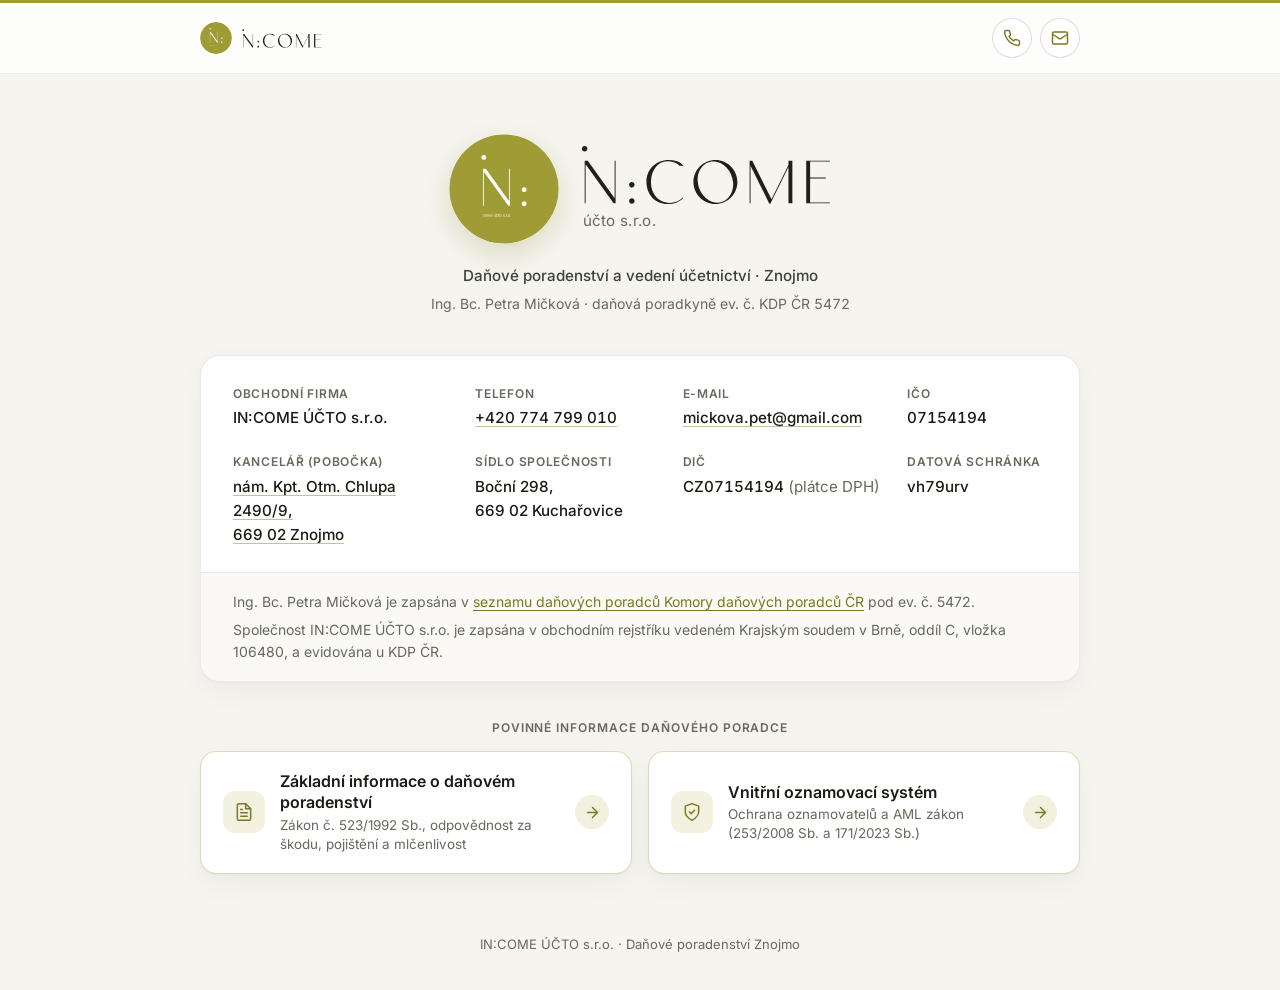
==== commit 2db8c82d: "Fix KDP CR link, use icon-only phone/email header buttons, add phone/email to company info card" ====
--- a/index.html
+++ b/index.html
@@ -20,19 +20,17 @@
       </a>
 
       <div class="header-actions">
-        <a class="header-action-btn tabular" href="tel:+420774799010">
+        <a class="header-icon-btn" href="tel:+420774799010" aria-label="Zavolat: +420 774 799 010" title="Zavolat: +420 774 799 010">
           <svg viewBox="0 0 24 24" fill="none" stroke="currentColor" stroke-width="1.9" stroke-linecap="round" stroke-linejoin="round" aria-hidden="true">
             <path d="M22 16.92v3a2 2 0 0 1-2.18 2 19.79 19.79 0 0 1-8.63-3.07 19.5 19.5 0 0 1-6-6 19.79 19.79 0 0 1-3.07-8.67A2 2 0 0 1 4.11 2h3a2 2 0 0 1 2 1.72 12.84 12.84 0 0 0 .7 2.81 2 2 0 0 1-.45 2.11L8.09 9.91a16 16 0 0 0 6 6l1.27-1.27a2 2 0 0 1 2.11-.45 12.84 12.84 0 0 0 2.81.7A2 2 0 0 1 22 16.92z"/>
           </svg>
-          <span>+420 774 799 010</span>
         </a>
 
-        <a class="header-action-btn" href="mailto:mickova.pet@gmail.com">
+        <a class="header-icon-btn" href="mailto:mickova.pet@gmail.com" aria-label="Napsat e-mail: mickova.pet@gmail.com" title="Napsat e-mail: mickova.pet@gmail.com">
           <svg viewBox="0 0 24 24" fill="none" stroke="currentColor" stroke-width="1.9" stroke-linecap="round" stroke-linejoin="round" aria-hidden="true">
             <rect x="2" y="4" width="20" height="16" rx="2"/>
             <path d="m22 7-8.97 5.7a1.94 1.94 0 0 1-2.06 0L2 7"/>
           </svg>
-          <span>mickova.pet@gmail.com</span>
         </a>
       </div>
     </div>
@@ -69,20 +67,28 @@
               <dd>IN:COME ÚČTO s.r.o.</dd>
             </div>
             <div class="detail-item">
+              <dt>Telefon</dt>
+              <dd><a class="detail-link tabular" href="tel:+420774799010">+420 774 799 010</a></dd>
+            </div>
+            <div class="detail-item">
+              <dt>E-mail</dt>
+              <dd><a class="detail-link" href="mailto:mickova.pet@gmail.com">mickova.pet@gmail.com</a></dd>
+            </div>
+            <div class="detail-item">
+              <dt>IČO</dt>
+              <dd class="tabular">07154194</dd>
+            </div>
+            <div class="detail-item">
               <dt>Kancelář (pobočka)</dt>
               <dd>
-                <a class="map-link" href="https://mapy.cz/zakladni?q=n%C3%A1m.%20Kpt.%20Otm.%20Chlupa%202490%2F9%2C%20669%2002%20Znojmo" target="_blank" rel="noopener noreferrer">
-                  nám. Kpt. Otm. Chlupa 2490/9, 669 02 Znojmo
+                <a class="detail-link" href="https://mapy.cz/zakladni?q=n%C3%A1m.%20Kpt.%20Otm.%20Chlupa%202490%2F9%2C%20669%2002%20Znojmo" target="_blank" rel="noopener noreferrer">
+                  nám. Kpt. Otm. Chlupa 2490/9,<br>669 02 Znojmo
                 </a>
               </dd>
             </div>
             <div class="detail-item">
               <dt>Sídlo společnosti</dt>
-              <dd>Boční 298, 669 02 Kuchařovice</dd>
-            </div>
-            <div class="detail-item">
-              <dt>IČO</dt>
-              <dd class="tabular">07154194</dd>
+              <dd>Boční 298,<br>669 02 Kuchařovice</dd>
             </div>
             <div class="detail-item">
               <dt>DIČ</dt>
@@ -97,7 +103,7 @@
           <div class="details-footer">
             <p>
               Ing. Bc. Petra Mičková je zapsána v
-              <a href="https://www.kdpcr.cz/seznam-poradcu/mickova-petra-ing-bc-5472" target="_blank" rel="noopener noreferrer">seznamu daňových poradců Komory daňových poradců ČR</a>
+              <a href="https://www.kdpcr.cz/danovy-poradce/ing-bc-petra-mickova-danovy-poradce" target="_blank" rel="noopener noreferrer">seznamu daňových poradců Komory daňových poradců ČR</a>
               pod ev. č. 5472.
             </p>
             <p>
--- a/styles.css
+++ b/styles.css
@@ -139,38 +139,34 @@
 
 .header-actions {
   display: flex;
-  flex-wrap: wrap;
-  align-items: center;
-  gap: 0.55rem;
-}
-
-.header-action-btn {
-  display: inline-flex;
-  align-items: center;
-  gap: 0.45rem;
-  padding: 0.48rem 0.9rem;
-  border-radius: 999px;
+  align-items: center;
+  gap: 0.5rem;
+}
+
+.header-icon-btn {
+  width: 40px;
+  height: 40px;
+  border-radius: 50%;
+  display: inline-grid;
+  place-items: center;
   background-color: var(--surface);
   border: 1px solid var(--border-strong);
-  color: var(--ink);
-  font-size: 0.875rem;
-  font-weight: 500;
+  color: var(--olive-deep);
   text-decoration: none;
-  white-space: nowrap;
-}
-
-.header-action-btn svg {
-  width: 15px;
-  height: 15px;
-  color: var(--olive-deep);
   flex-shrink: 0;
 }
 
-.header-action-btn:hover,
-.header-action-btn:focus-visible {
-  color: var(--ink);
+.header-icon-btn svg {
+  width: 18px;
+  height: 18px;
+}
+
+.header-icon-btn:hover,
+.header-icon-btn:focus-visible {
+  color: #ffffff;
   border-color: var(--olive);
-  background-color: var(--olive-soft);
+  background-color: var(--olive);
+  transform: translateY(-1px);
 }
 
 .back-pill {
@@ -303,16 +299,13 @@
   color: var(--ink-muted);
 }
 
-.map-link {
-  display: inline-flex;
-  align-items: baseline;
-  gap: 0.35rem;
+.detail-link {
   color: var(--ink);
   text-decoration-color: rgba(123, 120, 34, 0.45);
 }
 
-.map-link:hover,
-.map-link:focus-visible {
+.detail-link:hover,
+.detail-link:focus-visible {
   color: var(--olive-hover);
   text-decoration-color: var(--olive-hover);
 }
@@ -523,6 +516,13 @@
 }
 
 /* Responsive */
+@media (min-width: 540px) {
+  .details-grid {
+    grid-template-columns: repeat(2, 1fr);
+    padding: 1.65rem 1.85rem 1.45rem;
+  }
+}
+
 @media (min-width: 680px) {
   .landing {
     padding-block: 3.75rem 2.5rem;
@@ -537,11 +537,6 @@
     height: 60px;
   }
 
-  .details-grid {
-    grid-template-columns: repeat(3, 1fr);
-    padding: 1.75rem 2rem 1.55rem;
-  }
-
   .details-footer {
     padding: 1.1rem 2rem;
   }
@@ -555,3 +550,11 @@
     padding: 2.75rem 3rem;
   }
 }
+
+@media (min-width: 820px) {
+  .details-grid {
+    grid-template-columns: 1.25fr 1.05fr 1.15fr 0.8fr;
+    gap: 1.35rem 1.5rem;
+    padding: 1.75rem 2rem 1.55rem;
+  }
+}
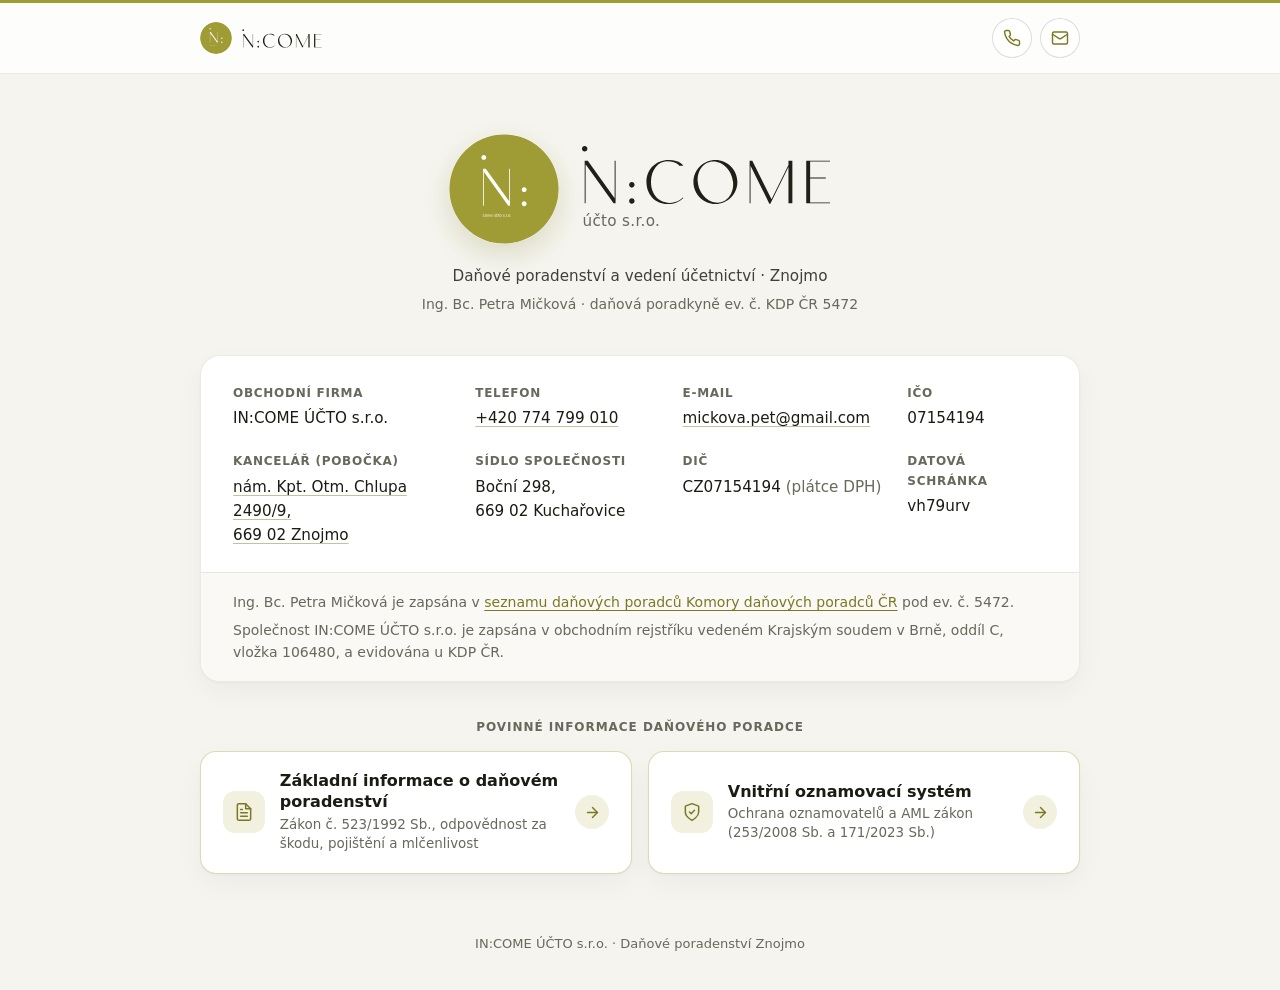
==== commit 32916581: "Switch to pure system font stack and remove external Google Fonts requests" ====
--- a/index.html
+++ b/index.html
@@ -6,9 +6,6 @@
   <title>IN:COME ÚČTO s.r.o. | Daňové poradenství a účetnictví Znojmo</title>
   <meta name="description" content="IN:COME ÚČTO s.r.o. – daňové poradenství a účetnictví ve Znojmě. Odpovědná daňová poradkyně Ing. Bc. Petra Mičková, ev. č. KDP ČR 5472.">
   <link rel="icon" type="image/svg+xml" href="/assets/favicon.svg">
-  <link rel="preconnect" href="https://fonts.googleapis.com">
-  <link rel="preconnect" href="https://fonts.gstatic.com" crossorigin>
-  <link href="https://fonts.googleapis.com/css2?family=Inter:wght@400;500;600&display=swap" rel="stylesheet">
   <link rel="stylesheet" href="/styles.css">
 </head>
 <body>
--- a/styles.css
+++ b/styles.css
@@ -41,7 +41,7 @@
   flex-direction: column;
   background-color: var(--bg);
   color: var(--ink);
-  font-family: "Inter", system-ui, -apple-system, "Segoe UI", Roboto, "Helvetica Neue", Arial, sans-serif;
+  font-family: system-ui, -apple-system, "Segoe UI", Roboto, "Helvetica Neue", Arial, sans-serif;
   line-height: 1.6;
   border-top: 3px solid var(--olive);
 }
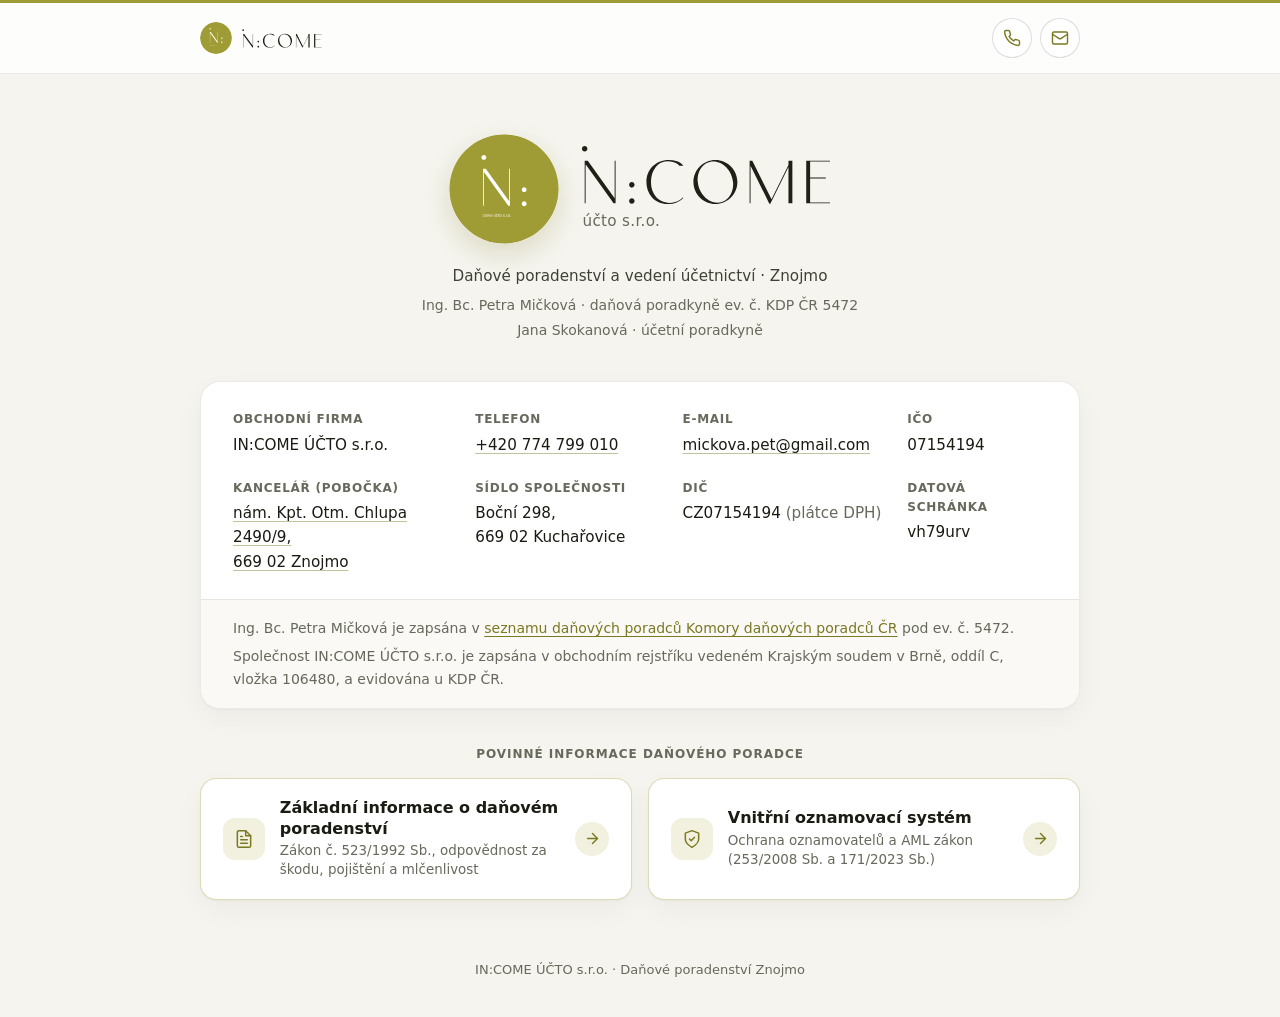
==== commit 519366de: "Add co-owner Jana Skokanova (accounting advisor) under hero logo" ====
--- a/index.html
+++ b/index.html
@@ -53,7 +53,10 @@
         </div>
 
         <p class="hero-subline">Daňové poradenství a vedení účetnictví &middot; Znojmo</p>
-        <p class="hero-advisor-quiet">Ing. Bc. Petra Mičková &middot; daňová poradkyně ev. č. KDP ČR <span class="tabular">5472</span></p>
+        <div class="hero-advisors">
+          <p class="hero-advisor-quiet">Ing. Bc. Petra Mičková &middot; daňová poradkyně ev. č. KDP ČR <span class="tabular">5472</span></p>
+          <p class="hero-advisor-quiet">Jana Skokanová &middot; účetní poradkyně</p>
+        </div>
       </section>
 
       <section aria-label="Identifikační a kontaktní údaje společnosti">
--- a/styles.css
+++ b/styles.css
@@ -247,10 +247,16 @@
 }
 
 .hero-subline {
-  margin: 0 0 0.25rem 0;
+  margin: 0 0 0.35rem 0;
   font-size: 0.95rem;
   font-weight: 500;
   color: var(--ink-body);
+}
+
+.hero-advisors {
+  display: flex;
+  flex-direction: column;
+  gap: 0.15rem;
 }
 
 .hero-advisor-quiet {
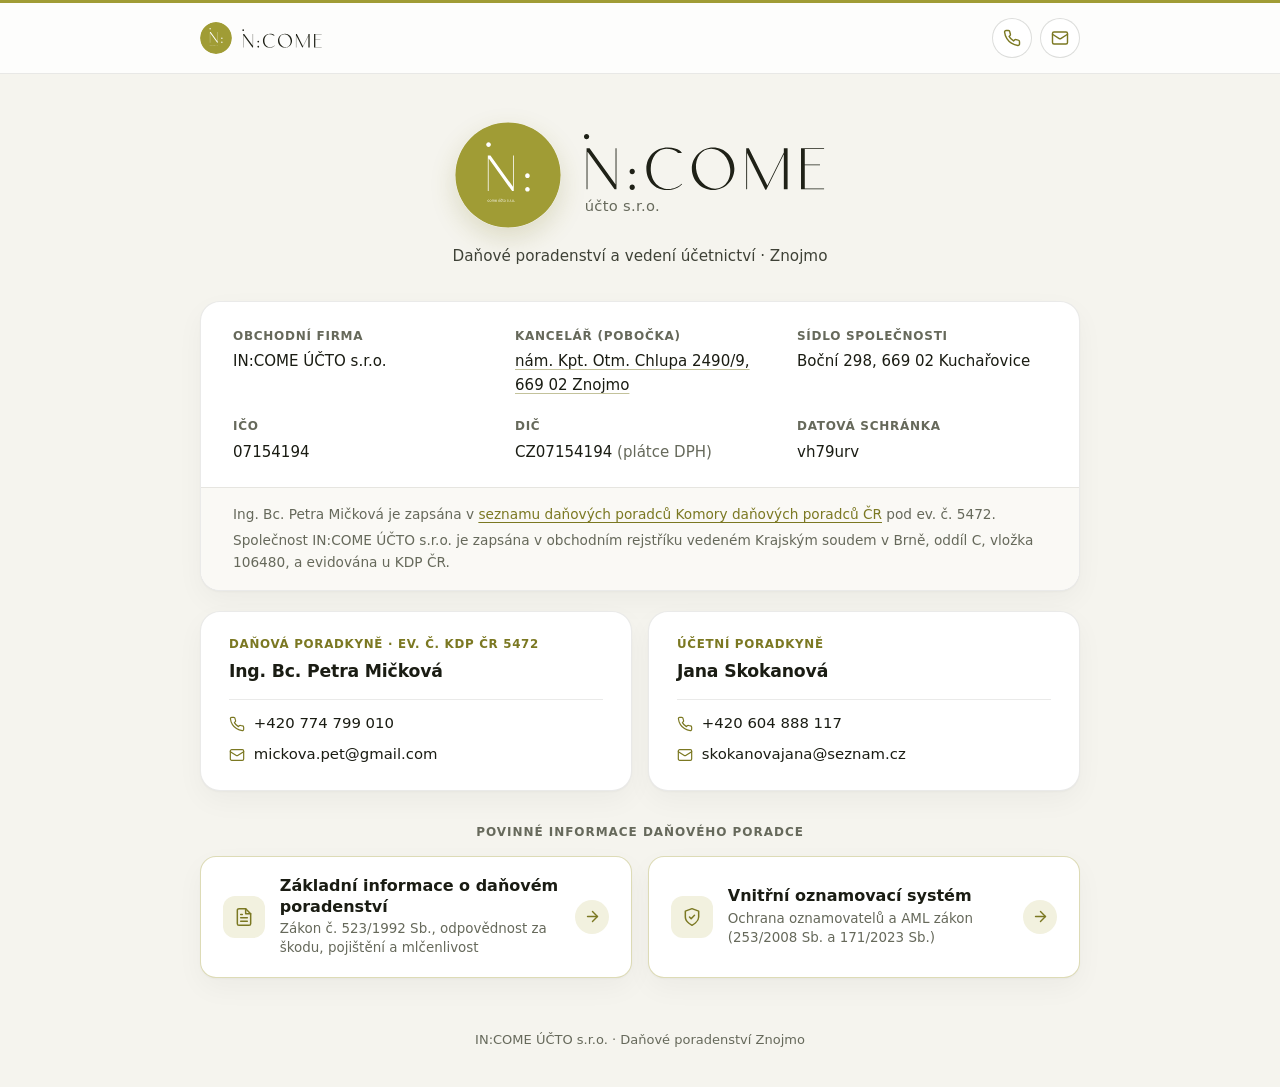
==== commit f05861c9: "Place company details card first followed by separate contact cards for Petra Mickova and Jana Skoka" ====
--- a/index.html
+++ b/index.html
@@ -17,13 +17,13 @@
       </a>
 
       <div class="header-actions">
-        <a class="header-icon-btn" href="tel:+420774799010" aria-label="Zavolat: +420 774 799 010" title="Zavolat: +420 774 799 010">
+        <a class="header-icon-btn" href="#kontakty" aria-label="Telefonické kontakty" title="Telefonické kontakty">
           <svg viewBox="0 0 24 24" fill="none" stroke="currentColor" stroke-width="1.9" stroke-linecap="round" stroke-linejoin="round" aria-hidden="true">
             <path d="M22 16.92v3a2 2 0 0 1-2.18 2 19.79 19.79 0 0 1-8.63-3.07 19.5 19.5 0 0 1-6-6 19.79 19.79 0 0 1-3.07-8.67A2 2 0 0 1 4.11 2h3a2 2 0 0 1 2 1.72 12.84 12.84 0 0 0 .7 2.81 2 2 0 0 1-.45 2.11L8.09 9.91a16 16 0 0 0 6 6l1.27-1.27a2 2 0 0 1 2.11-.45 12.84 12.84 0 0 0 2.81.7A2 2 0 0 1 22 16.92z"/>
           </svg>
         </a>
 
-        <a class="header-icon-btn" href="mailto:mickova.pet@gmail.com" aria-label="Napsat e-mail: mickova.pet@gmail.com" title="Napsat e-mail: mickova.pet@gmail.com">
+        <a class="header-icon-btn" href="#kontakty" aria-label="E-mailové kontakty" title="E-mailové kontakty">
           <svg viewBox="0 0 24 24" fill="none" stroke="currentColor" stroke-width="1.9" stroke-linecap="round" stroke-linejoin="round" aria-hidden="true">
             <rect x="2" y="4" width="20" height="16" rx="2"/>
             <path d="m22 7-8.97 5.7a1.94 1.94 0 0 1-2.06 0L2 7"/>
@@ -43,8 +43,8 @@
             class="brand-emblem"
             src="/assets/logo-emblem-light.svg"
             alt="Logo IN:COME účto s.r.o."
-            width="110"
-            height="110"
+            width="106"
+            height="106"
           >
           <div class="brand-wordmark-stack" aria-hidden="true">
             <img class="brand-wordmark" src="/assets/logo-wordmark-dark.svg" alt="">
@@ -53,42 +53,30 @@
         </div>
 
         <p class="hero-subline">Daňové poradenství a vedení účetnictví &middot; Znojmo</p>
-        <div class="hero-advisors">
-          <p class="hero-advisor-quiet">Ing. Bc. Petra Mičková &middot; daňová poradkyně ev. č. KDP ČR <span class="tabular">5472</span></p>
-          <p class="hero-advisor-quiet">Jana Skokanová &middot; účetní poradkyně</p>
-        </div>
-      </section>
-
-      <section aria-label="Identifikační a kontaktní údaje společnosti">
+      </section>
+
+      <section aria-label="Identifikační údaje společnosti">
         <div class="details-card">
           <dl class="details-grid">
             <div class="detail-item">
               <dt>Obchodní firma</dt>
               <dd>IN:COME ÚČTO s.r.o.</dd>
-            </div>
-            <div class="detail-item">
-              <dt>Telefon</dt>
-              <dd><a class="detail-link tabular" href="tel:+420774799010">+420 774 799 010</a></dd>
-            </div>
-            <div class="detail-item">
-              <dt>E-mail</dt>
-              <dd><a class="detail-link" href="mailto:mickova.pet@gmail.com">mickova.pet@gmail.com</a></dd>
-            </div>
-            <div class="detail-item">
-              <dt>IČO</dt>
-              <dd class="tabular">07154194</dd>
             </div>
             <div class="detail-item">
               <dt>Kancelář (pobočka)</dt>
               <dd>
                 <a class="detail-link" href="https://mapy.cz/zakladni?q=n%C3%A1m.%20Kpt.%20Otm.%20Chlupa%202490%2F9%2C%20669%2002%20Znojmo" target="_blank" rel="noopener noreferrer">
-                  nám. Kpt. Otm. Chlupa 2490/9,<br>669 02 Znojmo
+                  nám. Kpt. Otm. Chlupa 2490/9, 669 02 Znojmo
                 </a>
               </dd>
             </div>
             <div class="detail-item">
               <dt>Sídlo společnosti</dt>
-              <dd>Boční 298,<br>669 02 Kuchařovice</dd>
+              <dd>Boční 298, 669 02 Kuchařovice</dd>
+            </div>
+            <div class="detail-item">
+              <dt>IČO</dt>
+              <dd class="tabular">07154194</dd>
             </div>
             <div class="detail-item">
               <dt>DIČ</dt>
@@ -111,6 +99,52 @@
             </p>
           </div>
         </div>
+      </section>
+
+      <section id="kontakty" class="people-grid" aria-label="Kontakty na poradkyně">
+        <article class="person-card">
+          <div class="person-head">
+            <span class="person-role">Daňová poradkyně &middot; ev. č. KDP ČR <span class="tabular">5472</span></span>
+            <h2 class="person-name">Ing. Bc. Petra Mičková</h2>
+          </div>
+          <div class="person-contacts">
+            <a class="person-contact-link tabular" href="tel:+420774799010">
+              <svg viewBox="0 0 24 24" fill="none" stroke="currentColor" stroke-width="1.8" stroke-linecap="round" stroke-linejoin="round" aria-hidden="true">
+                <path d="M22 16.92v3a2 2 0 0 1-2.18 2 19.79 19.79 0 0 1-8.63-3.07 19.5 19.5 0 0 1-6-6 19.79 19.79 0 0 1-3.07-8.67A2 2 0 0 1 4.11 2h3a2 2 0 0 1 2 1.72 12.84 12.84 0 0 0 .7 2.81 2 2 0 0 1-.45 2.11L8.09 9.91a16 16 0 0 0 6 6l1.27-1.27a2 2 0 0 1 2.11-.45 12.84 12.84 0 0 0 2.81.7A2 2 0 0 1 22 16.92z"/>
+              </svg>
+              <span>+420 774 799 010</span>
+            </a>
+            <a class="person-contact-link" href="mailto:mickova.pet@gmail.com">
+              <svg viewBox="0 0 24 24" fill="none" stroke="currentColor" stroke-width="1.8" stroke-linecap="round" stroke-linejoin="round" aria-hidden="true">
+                <rect x="2" y="4" width="20" height="16" rx="2"/>
+                <path d="m22 7-8.97 5.7a1.94 1.94 0 0 1-2.06 0L2 7"/>
+              </svg>
+              <span>mickova.pet@gmail.com</span>
+            </a>
+          </div>
+        </article>
+
+        <article class="person-card">
+          <div class="person-head">
+            <span class="person-role">Účetní poradkyně</span>
+            <h2 class="person-name">Jana Skokanová</h2>
+          </div>
+          <div class="person-contacts">
+            <a class="person-contact-link tabular" href="tel:+420604888117">
+              <svg viewBox="0 0 24 24" fill="none" stroke="currentColor" stroke-width="1.8" stroke-linecap="round" stroke-linejoin="round" aria-hidden="true">
+                <path d="M22 16.92v3a2 2 0 0 1-2.18 2 19.79 19.79 0 0 1-8.63-3.07 19.5 19.5 0 0 1-6-6 19.79 19.79 0 0 1-3.07-8.67A2 2 0 0 1 4.11 2h3a2 2 0 0 1 2 1.72 12.84 12.84 0 0 0 .7 2.81 2 2 0 0 1-.45 2.11L8.09 9.91a16 16 0 0 0 6 6l1.27-1.27a2 2 0 0 1 2.11-.45 12.84 12.84 0 0 0 2.81.7A2 2 0 0 1 22 16.92z"/>
+              </svg>
+              <span>+420 604 888 117</span>
+            </a>
+            <a class="person-contact-link" href="mailto:skokanovajana@seznam.cz">
+              <svg viewBox="0 0 24 24" fill="none" stroke="currentColor" stroke-width="1.8" stroke-linecap="round" stroke-linejoin="round" aria-hidden="true">
+                <rect x="2" y="4" width="20" height="16" rx="2"/>
+                <path d="m22 7-8.97 5.7a1.94 1.94 0 0 1-2.06 0L2 7"/>
+              </svg>
+              <span>skokanovajana@seznam.cz</span>
+            </a>
+          </div>
+        </article>
       </section>
 
       <section class="legal-section" aria-labelledby="legal-heading">
--- a/styles.css
+++ b/styles.css
@@ -196,7 +196,7 @@
    ========================================================= */
 .landing {
   flex: 1 0 auto;
-  padding-block: 3rem 2.25rem;
+  padding-block: 2.5rem 2rem;
 }
 
 /* Brand Hero */
@@ -205,7 +205,7 @@
   flex-direction: column;
   align-items: center;
   text-align: center;
-  margin-bottom: 2.5rem;
+  margin-bottom: 2rem;
 }
 
 .brand-lockup {
@@ -213,12 +213,12 @@
   align-items: center;
   justify-content: center;
   gap: 1.4rem;
-  margin-bottom: 1.25rem;
+  margin-bottom: 1rem;
 }
 
 .brand-emblem {
-  width: 92px;
-  height: 92px;
+  width: 90px;
+  height: 90px;
   border-radius: 50%;
   display: block;
   flex-shrink: 0;
@@ -234,53 +234,40 @@
 
 .brand-wordmark {
   display: block;
-  height: 50px;
+  height: 48px;
   width: auto;
 }
 
 .brand-wordmark-sub {
-  margin-top: 0.25rem;
+  margin-top: 0.22rem;
   padding-left: 0.1rem;
-  font-size: 0.95rem;
+  font-size: 0.92rem;
   color: var(--ink-muted);
   letter-spacing: 0.02em;
 }
 
 .hero-subline {
-  margin: 0 0 0.35rem 0;
+  margin: 0;
   font-size: 0.95rem;
   font-weight: 500;
   color: var(--ink-body);
 }
 
-.hero-advisors {
-  display: flex;
-  flex-direction: column;
-  gap: 0.15rem;
-}
-
-.hero-advisor-quiet {
-  margin: 0;
-  font-size: 0.875rem;
-  font-weight: 400;
-  color: var(--ink-muted);
-}
-
-/* Unified Company & Office Card */
+/* Unified Company Card */
 .details-card {
   background-color: var(--surface);
   border: 1px solid var(--border);
   border-radius: var(--radius-lg);
   box-shadow: var(--shadow-card);
   overflow: hidden;
-  margin-bottom: 2.25rem;
+  margin-bottom: 1.25rem;
 }
 
 .details-grid {
   display: grid;
   grid-template-columns: 1fr;
-  gap: 1.2rem 2rem;
-  padding: 1.5rem 1.5rem 1.4rem;
+  gap: 1.1rem 2rem;
+  padding: 1.45rem 1.5rem 1.35rem;
   margin: 0;
 }
 
@@ -290,12 +277,12 @@
   text-transform: uppercase;
   letter-spacing: 0.06em;
   color: var(--ink-muted);
-  margin-bottom: 0.2rem;
+  margin-bottom: 0.18rem;
 }
 
 .detail-item dd {
   margin: 0;
-  font-size: 0.95rem;
+  font-size: 0.94rem;
   font-weight: 500;
   color: var(--ink);
 }
@@ -319,16 +306,90 @@
 .details-footer {
   background-color: var(--surface-subtle);
   border-top: 1px solid var(--border);
-  padding: 1rem 1.5rem;
-  font-size: 0.875rem;
+  padding: 0.95rem 1.5rem;
+  font-size: 0.855rem;
   color: var(--ink-muted);
   display: flex;
   flex-direction: column;
-  gap: 0.35rem;
+  gap: 0.3rem;
 }
 
 .details-footer p {
   margin: 0;
+}
+
+/* Partner / Advisor Contact Cards */
+.people-grid {
+  display: grid;
+  grid-template-columns: 1fr;
+  gap: 1rem;
+  margin-bottom: 2rem;
+  scroll-margin-top: 1.5rem;
+}
+
+.person-card {
+  background-color: var(--surface);
+  border: 1px solid var(--border);
+  border-radius: var(--radius-lg);
+  box-shadow: var(--shadow-card);
+  padding: 1.35rem 1.5rem;
+  display: flex;
+  flex-direction: column;
+  gap: 0.85rem;
+}
+
+.person-head {
+  display: flex;
+  flex-direction: column;
+  gap: 0.2rem;
+}
+
+.person-role {
+  font-size: 0.74rem;
+  font-weight: 600;
+  text-transform: uppercase;
+  letter-spacing: 0.06em;
+  color: var(--olive-deep);
+}
+
+.person-name {
+  margin: 0;
+  font-size: 1.08rem;
+  font-weight: 600;
+  letter-spacing: -0.01em;
+  color: var(--ink);
+}
+
+.person-contacts {
+  display: flex;
+  flex-direction: column;
+  gap: 0.45rem;
+  padding-top: 0.75rem;
+  border-top: 1px solid var(--border);
+}
+
+.person-contact-link {
+  display: inline-flex;
+  align-items: center;
+  gap: 0.55rem;
+  color: var(--ink);
+  font-size: 0.93rem;
+  font-weight: 500;
+  text-decoration: none;
+}
+
+.person-contact-link svg {
+  width: 16px;
+  height: 16px;
+  color: var(--olive-deep);
+  flex-shrink: 0;
+}
+
+.person-contact-link:hover,
+.person-contact-link:focus-visible {
+  color: var(--olive-hover);
+  text-decoration: underline;
+  text-underline-offset: 3px;
 }
 
 /* Bottom Mandatory Info Buttons */
@@ -525,26 +586,41 @@
 @media (min-width: 540px) {
   .details-grid {
     grid-template-columns: repeat(2, 1fr);
-    padding: 1.65rem 1.85rem 1.45rem;
+    padding: 1.55rem 1.85rem 1.4rem;
   }
 }
 
 @media (min-width: 680px) {
   .landing {
-    padding-block: 3.75rem 2.5rem;
+    padding-block: 3rem 2rem;
   }
 
   .brand-emblem {
-    width: 110px;
-    height: 110px;
+    width: 106px;
+    height: 106px;
   }
 
   .brand-wordmark {
-    height: 60px;
+    height: 58px;
+  }
+
+  .details-grid {
+    grid-template-columns: repeat(3, 1fr);
+    gap: 1.25rem 2rem;
+    padding: 1.6rem 2rem 1.45rem;
   }
 
   .details-footer {
-    padding: 1.1rem 2rem;
+    padding: 1rem 2rem;
+  }
+
+  .people-grid {
+    grid-template-columns: repeat(2, 1fr);
+    gap: 1rem;
+  }
+
+  .person-card {
+    padding: 1.45rem 1.75rem;
   }
 
   .legal-buttons {
@@ -556,11 +632,3 @@
     padding: 2.75rem 3rem;
   }
 }
-
-@media (min-width: 820px) {
-  .details-grid {
-    grid-template-columns: 1.25fr 1.05fr 1.15fr 0.8fr;
-    gap: 1.35rem 1.5rem;
-    padding: 1.75rem 2rem 1.55rem;
-  }
-}
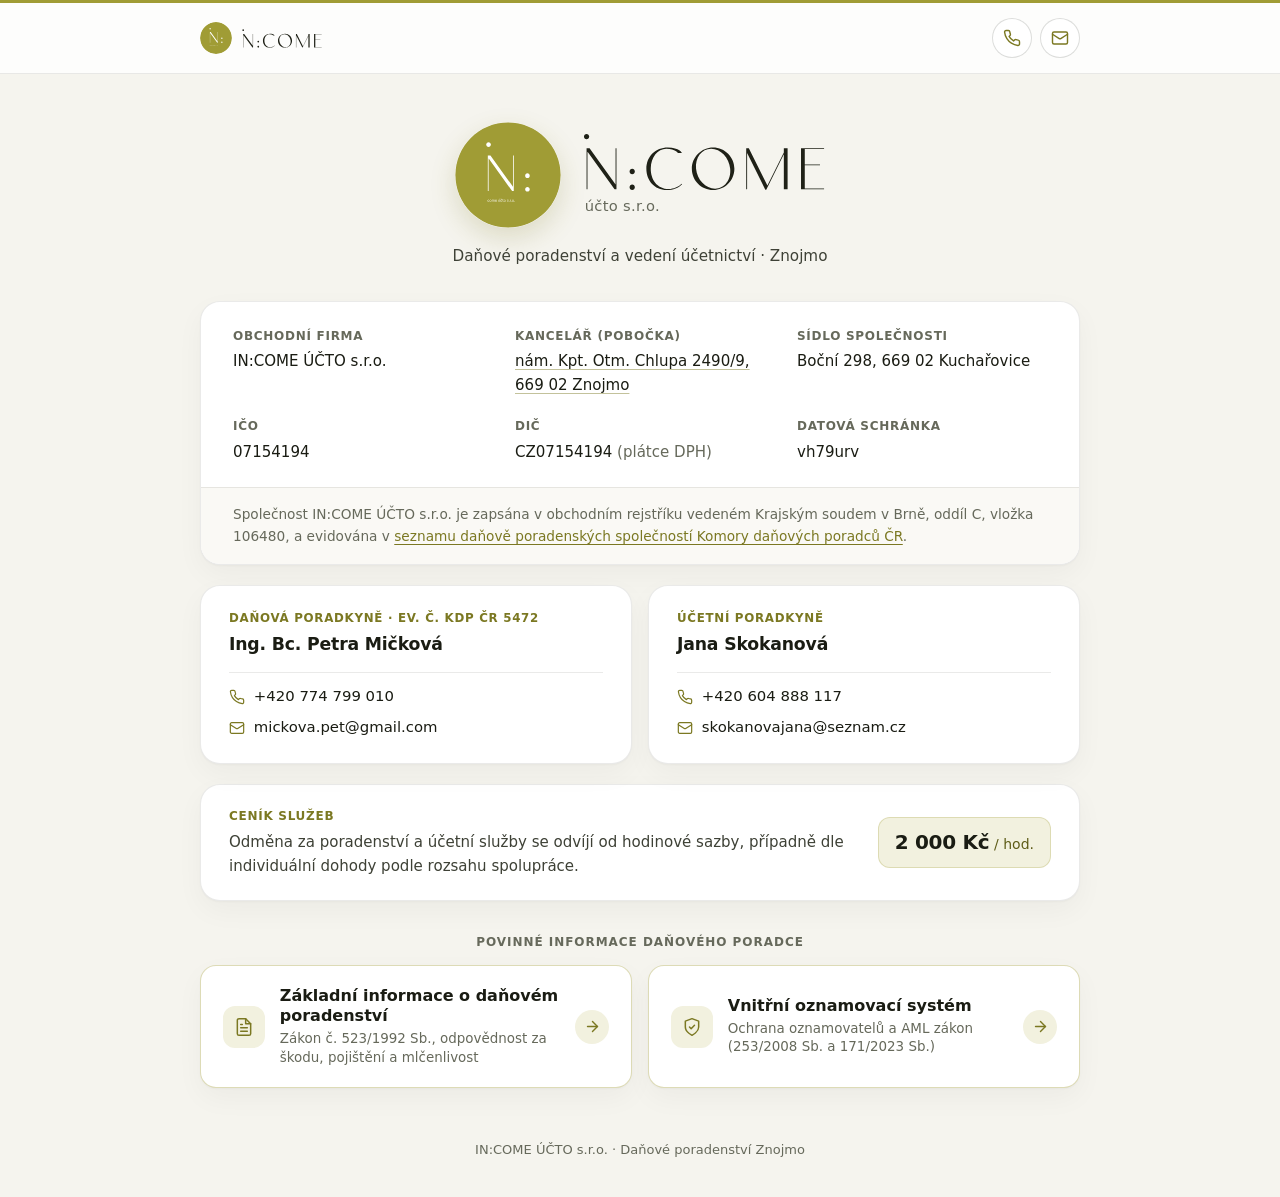
==== commit ab6fc036: "Keep only company KDP CR link in company footer and add pricing card" ====
--- a/index.html
+++ b/index.html
@@ -90,12 +90,8 @@
 
           <div class="details-footer">
             <p>
-              Ing. Bc. Petra Mičková je zapsána v
-              <a href="https://www.kdpcr.cz/danovy-poradce/ing-bc-petra-mickova-danovy-poradce" target="_blank" rel="noopener noreferrer">seznamu daňových poradců Komory daňových poradců ČR</a>
-              pod ev. č. 5472.
-            </p>
-            <p>
-              Společnost IN:COME ÚČTO s.r.o. je zapsána v obchodním rejstříku vedeném Krajským soudem v Brně, oddíl C, vložka 106480, a evidována u KDP ČR.
+              Společnost IN:COME ÚČTO s.r.o. je zapsána v obchodním rejstříku vedeném Krajským soudem v Brně, oddíl C, vložka 106480, a evidována v
+              <a href="https://www.kdpcr.cz/spolecnost/income-ucto-sro" target="_blank" rel="noopener noreferrer">seznamu daňově poradenských společností Komory daňových poradců ČR</a>.
             </p>
           </div>
         </div>
@@ -145,6 +141,19 @@
             </a>
           </div>
         </article>
+      </section>
+
+      <section class="pricing-card" aria-labelledby="pricing-heading">
+        <div class="pricing-copy">
+          <h2 id="pricing-heading" class="pricing-label">Ceník služeb</h2>
+          <p class="pricing-text">
+            Odměna za poradenství a účetní služby se odvíjí od hodinové sazby, případně dle individuální dohody podle rozsahu spolupráce.
+          </p>
+        </div>
+        <div class="pricing-rate tabular" aria-label="Hodinová sazba 2 000 Kč">
+          <span class="pricing-amount">2 000 Kč</span>
+          <span class="pricing-unit">/ hod.</span>
+        </div>
       </section>
 
       <section class="legal-section" aria-labelledby="legal-heading">
--- a/styles.css
+++ b/styles.css
@@ -323,7 +323,7 @@
   display: grid;
   grid-template-columns: 1fr;
   gap: 1rem;
-  margin-bottom: 2rem;
+  margin-bottom: 1.25rem;
   scroll-margin-top: 1.5rem;
 }
 
@@ -390,6 +390,65 @@
   color: var(--olive-hover);
   text-decoration: underline;
   text-underline-offset: 3px;
+}
+
+/* Pricing Card */
+.pricing-card {
+  background-color: var(--surface);
+  border: 1px solid var(--border);
+  border-radius: var(--radius-lg);
+  box-shadow: var(--shadow-card);
+  padding: 1.35rem 1.5rem;
+  margin-bottom: 2rem;
+  display: flex;
+  flex-direction: column;
+  align-items: flex-start;
+  justify-content: space-between;
+  gap: 1rem 1.75rem;
+}
+
+.pricing-copy {
+  min-width: 0;
+}
+
+.pricing-label {
+  margin: 0 0 0.25rem 0;
+  font-size: 0.75rem;
+  font-weight: 600;
+  text-transform: uppercase;
+  letter-spacing: 0.06em;
+  color: var(--olive-deep);
+}
+
+.pricing-text {
+  margin: 0;
+  font-size: 0.94rem;
+  color: var(--ink-body);
+}
+
+.pricing-rate {
+  display: inline-flex;
+  align-items: baseline;
+  gap: 0.3rem;
+  padding: 0.55rem 1rem;
+  border-radius: 12px;
+  background-color: var(--olive-soft);
+  border: 1px solid rgba(160, 156, 53, 0.26);
+  white-space: nowrap;
+  flex-shrink: 0;
+}
+
+.pricing-amount {
+  font-size: 1.25rem;
+  font-weight: 600;
+  letter-spacing: -0.015em;
+  color: var(--ink);
+}
+
+.pricing-unit {
+  font-size: 0.875rem;
+  font-weight: 500;
+  color: var(--olive-hover);
 }
 
 /* Bottom Mandatory Info Buttons */
@@ -623,6 +682,12 @@
     padding: 1.45rem 1.75rem;
   }
 
+  .pricing-card {
+    flex-direction: row;
+    align-items: center;
+    padding: 1.35rem 1.75rem;
+  }
+
   .legal-buttons {
     grid-template-columns: repeat(2, 1fr);
     gap: 1rem;
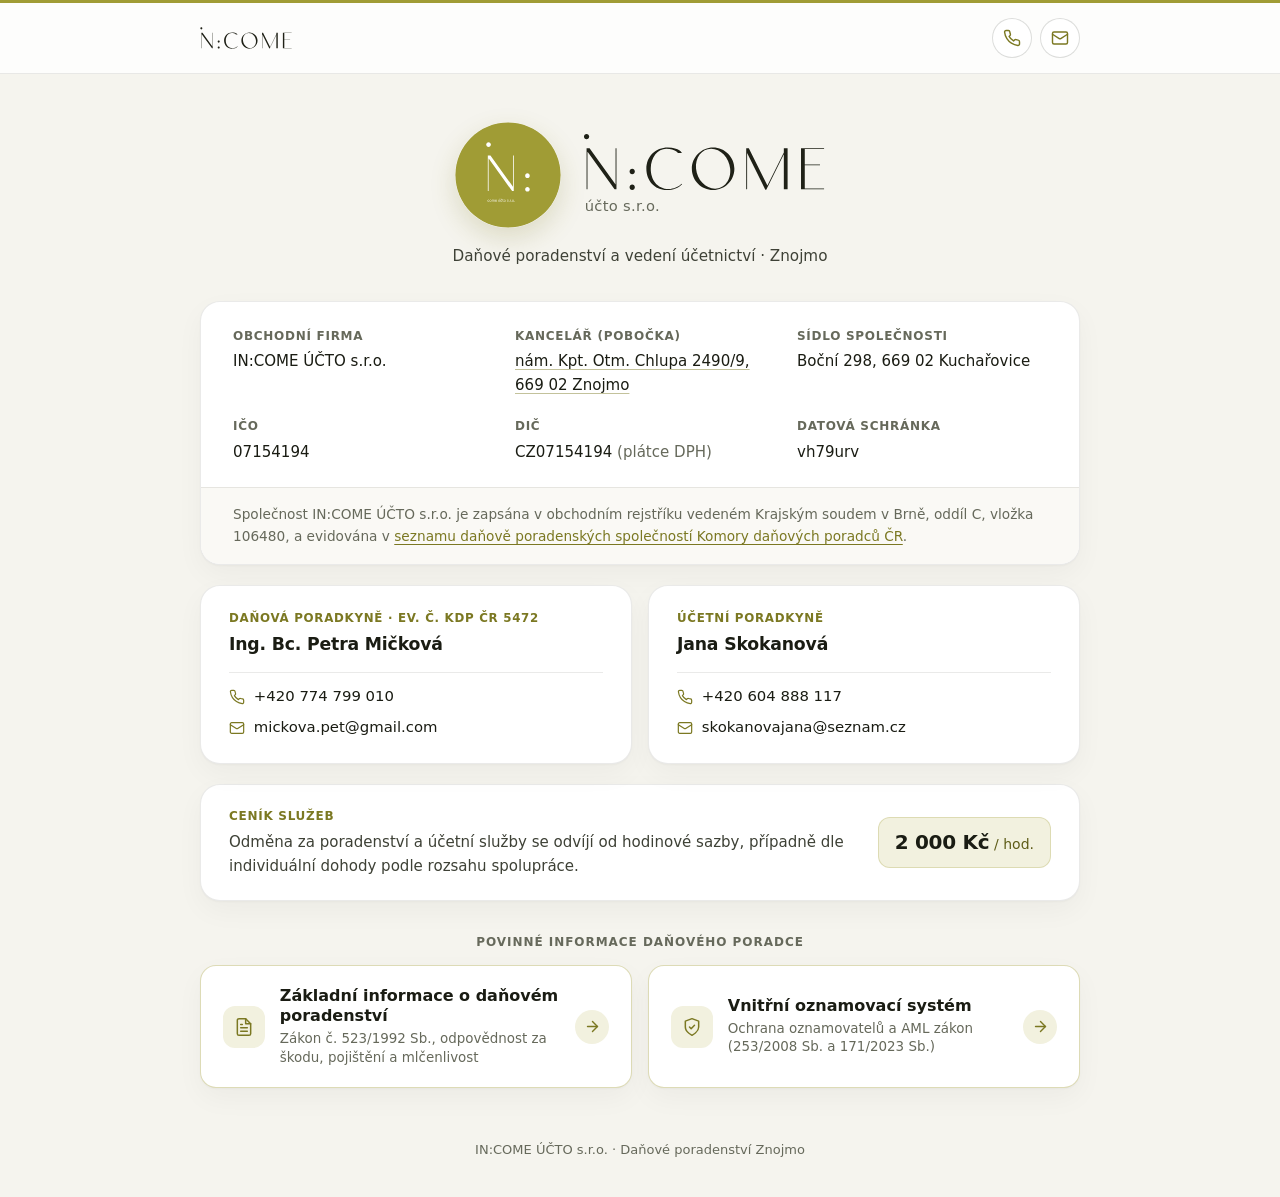
==== commit 9ed0a9bf: "Use text-only IN:COME wordmark in header and dark lettering in olive favicon" ====
--- a/index.html
+++ b/index.html
@@ -5,14 +5,13 @@
   <meta name="viewport" content="width=device-width, initial-scale=1">
   <title>IN:COME ÚČTO s.r.o. | Daňové poradenství a účetnictví Znojmo</title>
   <meta name="description" content="IN:COME ÚČTO s.r.o. – daňové poradenství a účetnictví ve Znojmě. Odpovědná daňová poradkyně Ing. Bc. Petra Mičková, ev. č. KDP ČR 5472.">
-  <link rel="icon" type="image/svg+xml" href="/assets/favicon.svg">
+  <link rel="icon" type="image/svg+xml" href="/assets/favicon.svg?v=2">
   <link rel="stylesheet" href="/styles.css">
 </head>
 <body>
   <header class="sub-header">
     <div class="shell sub-header-inner">
       <a class="sub-brand" href="/" aria-label="IN:COME ÚČTO s.r.o. – úvodní stránka">
-        <img class="sub-brand-emblem" src="/assets/logo-emblem-light.svg" alt="" width="32" height="32">
         <img class="sub-brand-wordmark" src="/assets/logo-wordmark-dark.svg" alt="IN:COME ÚČTO s.r.o.">
       </a>
 
--- a/styles.css
+++ b/styles.css
@@ -124,15 +124,8 @@
   opacity: 0.82;
 }
 
-.sub-brand-emblem {
-  width: 32px;
-  height: 32px;
-  border-radius: 50%;
-  display: block;
-}
-
 .sub-brand-wordmark {
-  height: 19px;
+  height: 22px;
   width: auto;
   display: block;
 }
